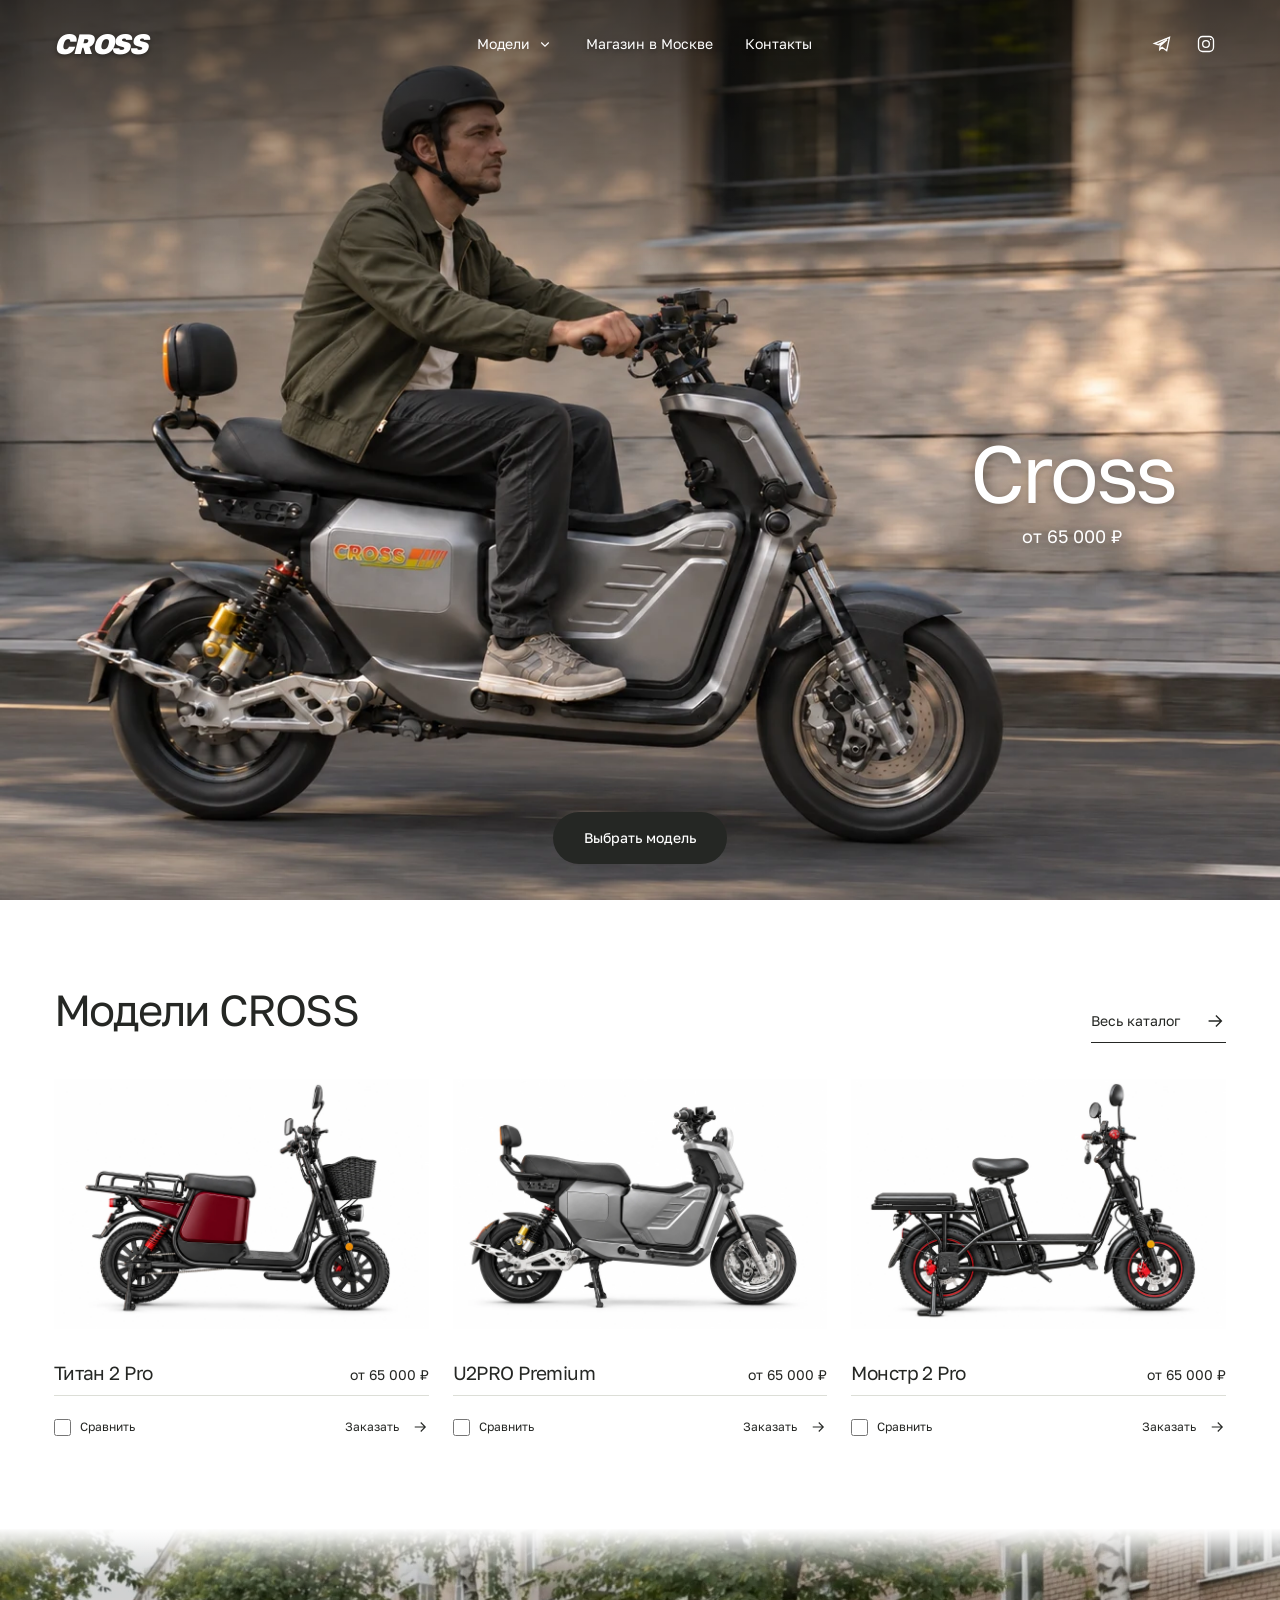
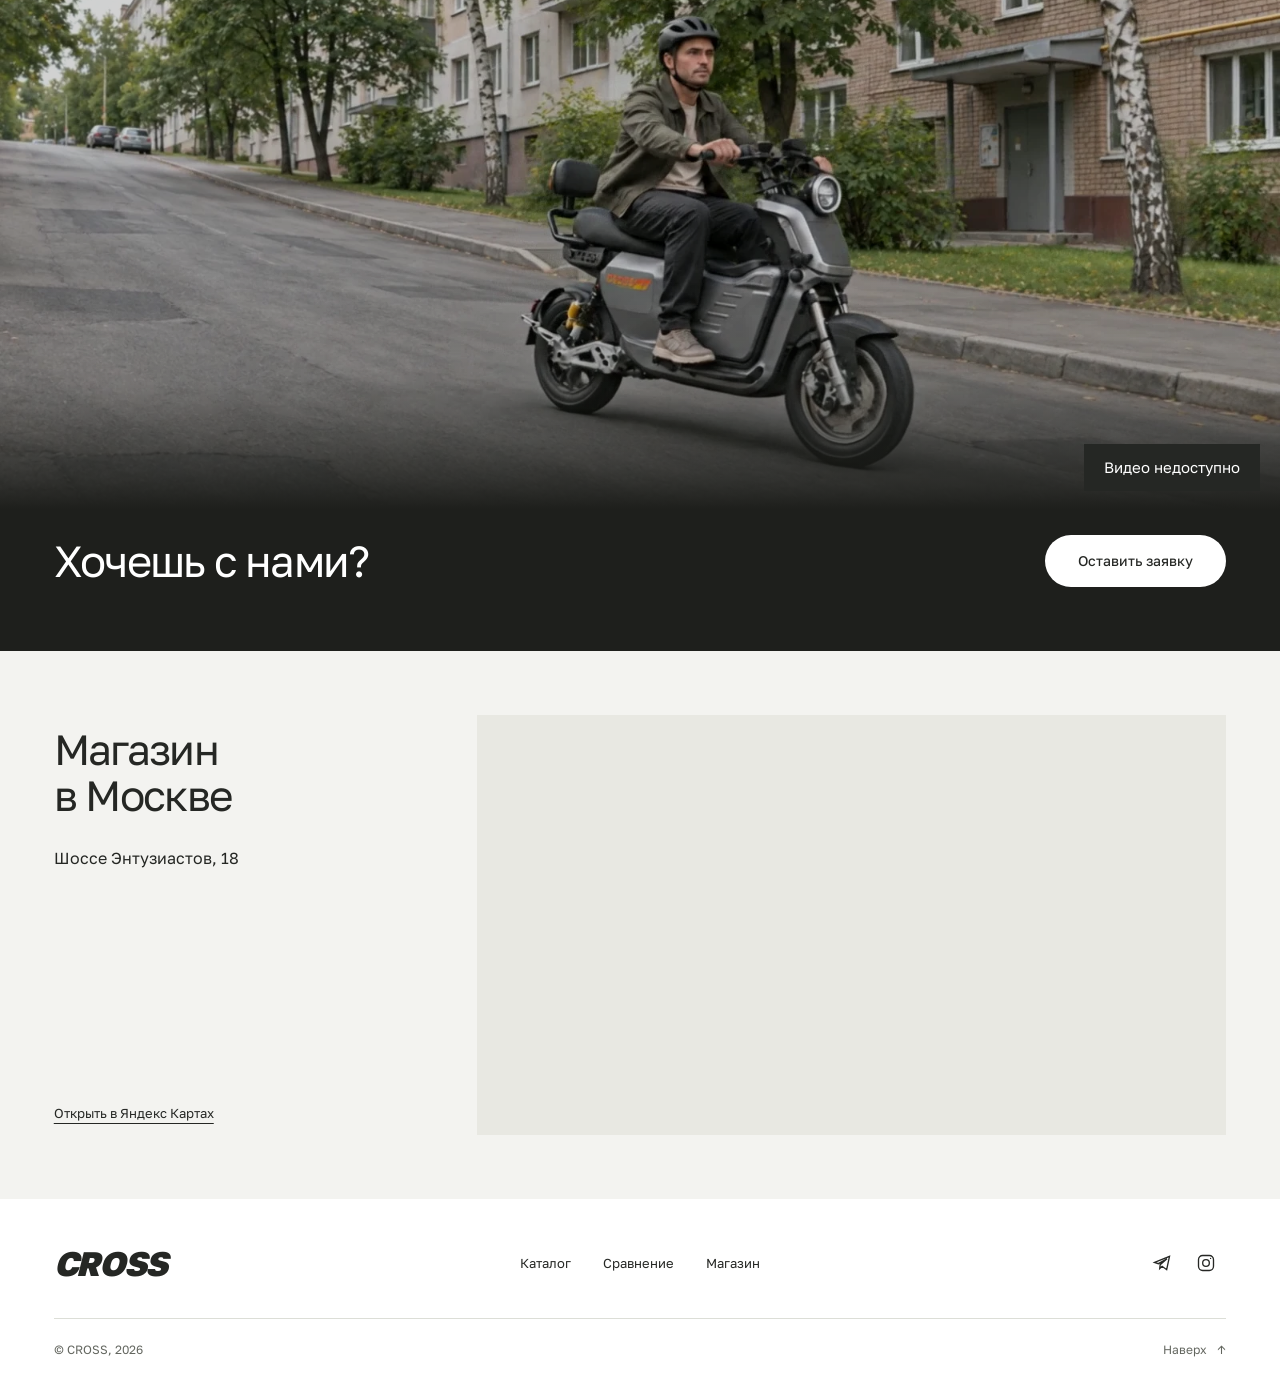
==== public/index.html @ ab286803 "Publish CROSS storefront preview with GitHub Pages" ====
<!doctype html>
<html lang="ru">
<head>
  <meta charset="utf-8">
  <meta name="viewport" content="width=device-width, initial-scale=1">
  <meta name="theme-color" content="#f5f5f2">
  <meta name="description" content="Электровелосипеды CROSS. Выберите модель, сравните комплектации и свяжитесь с магазином в Москве.">
  <title>CROSS | Электровелосипеды в Москве</title>
  <link rel="icon" href="data:,">
  <link rel="preload" href="./assets/GolosText.ttf" as="font" type="font/ttf" crossorigin>
  <link rel="preload" href="./assets/cross-ride.webp" as="image">
  <link rel="stylesheet" href="./style.css">
  <script type="module" src="./app.js"></script>
</head>
<body data-page="home">
  <a class="skip" href="#main">Перейти к содержимому</a>
  <header class="site-header" data-header></header>
  <main id="main">
    <section class="hero" aria-labelledby="hero-title">
      <img class="hero-image" src="./assets/cross-ride.webp" alt="Человек в оливковой куртке едет на сером электробайке CROSS вдоль городского фасада" width="1672" height="941" fetchpriority="high">
      <div class="hero-copy">
        <h1 id="hero-title">Cross<span class="sr-only">, электровелосипеды</span></h1>
        <p class="hero-price">от 65 000 ₽</p>
      </div>
      <div class="hero-action"><a class="button button-dark" href="./catalog/">Выбрать модель</a></div>
    </section>
    <section class="home-models section-wrap" aria-labelledby="models-title">
      <div class="section-heading"><h2 id="models-title">Модели CROSS</h2><a class="text-link" href="./catalog/">Весь каталог <svg viewBox="0 0 24 24" aria-hidden="true"><path d="M5 12h14m-6-6 6 6-6 6"/></svg></a></div>
      <div class="product-grid" data-home-products></div>
    </section>
    <figure class="ride-film" aria-label="Поездка на CROSS по Москве">
      <video data-ride-video data-src="./assets/cross-moscow-ride.mp4" poster="./assets/cross-moscow-ride-poster.webp" width="1600" height="900" muted loop playsinline preload="none" controls aria-label="Видео поездки на электробайке CROSS"></video>
      <button class="film-toggle" data-film-toggle type="button" hidden aria-label="Воспроизвести видео"><svg viewBox="0 0 24 24" aria-hidden="true"><path d="m9 5 11 7-11 7Z"/></svg></button>
      <noscript><a class="film-fallback" href="./assets/cross-moscow-ride.mp4">Смотреть видео</a></noscript>
    </figure>
    <section class="ride-invite" aria-labelledby="ride-invite-title">
      <h2 id="ride-invite-title">Хочешь с нами?</h2>
      <a class="button button-white" href="./catalog/">Оставить заявку</a>
    </section>
    <section class="store-location section-wrap" id="store" aria-labelledby="store-title">
      <div class="location-copy">
        <h2 id="store-title">Магазин <br>в Москве</h2>
        <address>Шоссе Энтузиастов, 18</address>
        <a class="quiet-link" href="https://yandex.ru/maps/?text=Москва%2C%20шоссе%20Энтузиастов%2C%2018" target="_blank" rel="noopener noreferrer">Открыть в Яндекс Картах</a>
      </div>
      <iframe class="location-map" title="Яндекс Карта: Москва, шоссе Энтузиастов, 18" src="https://yandex.ru/map-widget/v1/?ll=37.714213%2C55.749927&amp;pt=37.714213%2C55.749927%2Cpm2rdm&amp;z=16&amp;scroll=false" width="960" height="440" loading="lazy" allowfullscreen></iframe>
    </section>
  </main>
  <footer class="site-footer" data-footer></footer>
  <div data-compare-tray></div>
  <p class="sr-only" data-announcement role="status"></p>
  <noscript><p class="no-script">Для выбора моделей включите JavaScript.</p></noscript>
</body>
</html>
---- public/style.css ----
@font-face {
  font-family: Golos;
  src: url('./assets/GolosText.ttf') format('truetype');
  font-weight: 100 900;
  font-display: swap;
}

:root {
  --ink: #252724;
  --muted: #63665f;
  --paper: #ffffff;
  --stone: #f3f3f0;
  --line: #dcded7;
  --olive: #475640;
  --film-ground: #1e1f1c;
  --inset: clamp(22px, 4.2vw, 80px);
  --header-height: 88px;
  --ease: cubic-bezier(.16, 1, .3, 1);
}

* { box-sizing: border-box; }
html { scroll-behavior: smooth; scroll-padding-top: 112px; scrollbar-color: #888c83 var(--stone); }
body { margin: 0; color: var(--ink); background: var(--paper); font: 15px/1.55 Golos, sans-serif; }
h1, h2, h3, p, figure { margin: 0; }
h1, h2, h3 { font-weight: 400; text-wrap: balance; }
h1, h2 { line-height: 1.12; letter-spacing: -.04em; }
h1 { font-size: clamp(36px, 4.2vw, 64px); }
h2 { font-size: clamp(32px, 3.4vw, 50px); }
h3 { line-height: 1.35; }
a { color: inherit; text-decoration: none; text-underline-offset: 5px; }
button, input, select { font: inherit; color: inherit; }
button { cursor: pointer; }
button, a, label, summary { -webkit-tap-highlight-color: transparent; }
button { border-radius: 0; }
img { display: block; width: 100%; height: auto; }
svg { width: 22px; height: 22px; stroke: currentColor; stroke-width: 1.5; fill: none; flex: none; }
[hidden] { display: none !important; }
::selection { color: #fff; background: var(--olive); }
:focus-visible { outline: 3px solid var(--olive); outline-offset: 5px; }
input { accent-color: var(--olive); caret-color: var(--olive); }
.sr-only, .skip:not(:focus) { position: absolute; width: 1px; height: 1px; overflow: hidden; clip-path: inset(50%); white-space: nowrap; }
.skip:focus { position: fixed; top: 12px; left: 12px; z-index: 100; background: white; padding: 16px; }
.section-wrap { padding-inline: var(--inset); max-width: 1800px; margin-inline: auto; }
.button { min-height: 52px; display: inline-flex; justify-content: center; align-items: center; gap: 20px; padding: 14px 28px; border: 1px solid transparent; border-radius: 999px; font-size: 14px; font-weight: 450; transition: color .2s, background .2s, border-color .2s; text-align: center; }
.button-dark { background: var(--ink); color: white; }
.button-dark:hover { background: var(--olive); }
.button-white { color: var(--ink); background: white; }
.button-white:hover { background: #eceee7; }
.button:disabled { cursor: default; background: #e6e8e2; color: #656b60; }
.text-link { min-height: 44px; display: inline-flex; align-items: center; justify-content: space-between; gap: 24px; font-size: 14px; border-bottom: 1px solid currentColor; }
.text-link:hover, .quiet-link:hover, .card-more:hover { color: var(--olive); }
.quiet-link { border: 0; background: transparent; text-decoration: underline; text-underline-offset: 5px; display: inline-flex; align-items: center; min-height: 44px; padding: 0; font-size: 13px; }
.icon-button { display: inline-flex; align-items: center; justify-content: center; width: 44px; height: 44px; flex: none; padding: 10px; border: 0; border-radius: 50%; background: transparent; }
.icon-button:hover { background: #00000008; }
.source-note { color: var(--muted); font-size: 12px; line-height: 1.6; margin-top: 24px; max-width: 80ch; }
.no-script { margin: 100px 24px 24px; padding: 24px; background: var(--stone); }

.site-header { position: fixed; top: 0; left: 0; right: 0; z-index: 20; color: white; transition: background .3s, color .3s, box-shadow .3s; }
.site-header.is-solid, .site-header.menu-open { background: white; color: var(--ink); box-shadow: 0 1px 0 #2527240c; }
.site-header:not(.is-solid):not(.menu-open) .wordmark,
.site-header:not(.is-solid):not(.menu-open) .desktop-nav { text-shadow: 0 2px 5px #00000066; }
.site-header:not(.is-solid):not(.menu-open) .contact-button { box-shadow: 0 4px 16px #00000033, 0 1px 3px #0000001a; }
.header-inner { height: var(--header-height); padding-inline: var(--inset); display: flex; align-items: center; justify-content: space-between; gap: 24px; }
.wordmark { display: inline-flex; align-items: center; min-height: 44px; font-size: 28px; font-weight: 800; letter-spacing: -.04em; font-style: italic; }
.desktop-nav { display: flex; align-items: center; gap: 32px; }
.desktop-nav a, .desktop-nav button { display: flex; align-items: center; min-height: 44px; font-size: 14px; }
.desktop-nav a:hover { text-decoration: underline; }
.nav-models { border: 0; background: transparent; padding: 0; gap: 6px; }
.nav-models svg { width: 18px; transition: transform .25s; }
.nav-models[aria-expanded=true] svg { transform: rotate(180deg); }
.header-actions { display: flex; align-items: center; gap: 16px; }
.contact-button { min-height: 44px; display: flex; align-items: center; padding: 9px 22px; color: var(--ink); background: white; border-radius: 999px; border: 1px solid #ffffff80; font-size: 13px; transition: background .25s, color .25s; }
.is-solid .contact-button, .menu-open .contact-button { border-color: var(--line); }
.contact-button:hover { background: var(--stone); }
.mobile-toggle { display: none; }
.models-menu { display: grid; grid-template-columns: 1fr 3fr; gap: 40px; background: white; color: var(--ink); padding: 30px var(--inset) 40px; box-shadow: 0 20px 30px #00000012; animation: menu-in .35s var(--ease); }
.menu-intro>a:first-child { display: flex; align-items: center; justify-content: space-between; gap: 20px; min-height: 44px; max-width: 240px; font-size: 22px; letter-spacing: -.03em; }
.menu-intro p { color: var(--muted); font-size: 12px; margin-top: 12px; }
.menu-products { display: grid; grid-template-columns: repeat(3, minmax(0, 1fr)); gap: 24px; }
.menu-product img { aspect-ratio: 3/2; object-fit: cover; }
.menu-product>span { display: block; margin-top: 12px; font-size: 14px; }
.menu-product>small { font-size: 12px; color: var(--muted); display: block; margin-top: 4px; }
.menu-product:hover>span { text-decoration: underline; }
.menu-store-link { display: none; }
@keyframes menu-in { from { opacity: .65; transform: translateY(-8px); } to { opacity: 1; transform: translateY(0); } }

.hero { position: relative; height: 100svh; isolation: isolate; color: var(--ink); background: #55534d; }
.hero-image { position: absolute; inset: 0; width: 100%; height: 100%; object-fit: cover; object-position: 48% center; z-index: -2; }
.hero::after { content: ''; position: absolute; inset: 0; z-index: -1; background: linear-gradient(180deg, #00000099 0%, #00000070 10%, transparent 30%); }
.hero-copy { position: absolute; top: 48%; right: var(--inset); width: clamp(240px, 24vw, 350px); color: #ffffff; text-align: center; text-shadow: 0 2px 8px #00000040; }
.hero-copy h1 { font-size: clamp(76px, 9svh, 108px); font-weight: 400; line-height: 1; letter-spacing: -.04em; }
.hero-price { margin-top: 12px; font-size: clamp(18px, 1.8svh, 22px); line-height: 1.25; font-variant-numeric: tabular-nums; }
.hero-action { position: absolute; bottom: 36px; left: 22px; right: 22px; display: flex; justify-content: center; }
.hero-action .button { min-height: 52px; padding-inline: 30px; }
.hero :focus-visible, .site-header:not(.is-solid):not(.menu-open) :focus-visible { outline-color: white; }
.home-models { padding-top: 86px; padding-bottom: 80px; }
.section-heading { display: flex; align-items: baseline; justify-content: space-between; gap: 24px; margin-bottom: 36px; }
.section-heading .text-link { flex: none; }
.product-grid { display: grid; grid-template-columns: repeat(3, minmax(0, 1fr)); column-gap: 24px; row-gap: 56px; }
.product-card { min-width: 0; }
.card-photo { display: block; position: relative; background: var(--paper); }
.card-photo>img { aspect-ratio: 3/2; object-fit: cover; }
.photo-link { position: absolute; bottom: 16px; right: 16px; height: 40px; width: 40px; display: grid; place-items: center; color: var(--ink); background: white; border-radius: 50%; opacity: 0; transform: translateX(-5px); transition: opacity .2s, transform .3s var(--ease); }
.card-photo:hover .photo-link, .card-photo:focus-visible .photo-link { opacity: 1; transform: translateX(0); }
.card-title { display: flex; flex-wrap: wrap; align-items: baseline; justify-content: space-between; column-gap: 14px; row-gap: 8px; margin-top: 22px; }
.card-title h3 { font-size: 19px; letter-spacing: -.03em; }
.card-title h3 a { display: inline-flex; align-items: center; min-height: 44px; }
.card-title p { font-size: 14px; font-variant-numeric: tabular-nums; }
.card-price-note { color: var(--muted); font-size: 12px; margin-top: 6px; }
.card-features { list-style: none; display: flex; flex-wrap: wrap; gap: 6px 18px; color: var(--muted); font-size: 13px; padding: 0; margin: 22px 0 16px; }
.card-actions { display: flex; align-items: center; justify-content: space-between; gap: 12px; border-top: 1px solid var(--line); padding-top: 9px; }
.compare-control { display: inline-flex; align-items: center; min-height: 44px; gap: 9px; cursor: pointer; font-size: 12px; }
.compare-control input { width: 17px; height: 17px; margin: 0; flex: none; }
.card-more { min-height: 44px; display: inline-flex; align-items: center; gap: 12px; font-size: 12px; }
.card-more svg { width: 18px; }
.store { display: grid; grid-template-columns: 1.35fr 1fr; gap: 70px; padding-block: 40px 90px; background: var(--film-ground); color: #fff; max-width: none; }
.ride-film { position: relative; background: var(--film-ground); isolation: isolate; }
.ride-film video { display: block; width: 100%; height: auto; aspect-ratio: 2.2/1; object-fit: cover; object-position: center 52%; filter: brightness(.82) saturate(.9); }
.ride-film::before { content: ''; position: absolute; z-index: 1; top: -1px; left: 0; right: 0; height: clamp(32px, 5vw, 96px); pointer-events: none; background: linear-gradient(180deg, #fff 0%, #ffffffd9 16%, #ffffff66 48%, #ffffff14 76%, #ffffff00 100%); }
.ride-film::after { content: ''; position: absolute; inset: 0 0 -1px; pointer-events: none; background: linear-gradient(180deg, transparent 58%, #1e1f1c26 78%, var(--film-ground) 99.5%); }
.film-toggle { position: absolute; z-index: 1; right: clamp(16px, 2.5vw, 40px); bottom: clamp(16px, 2.5vw, 40px); display: grid; place-items: center; width: 48px; height: 48px; padding: 12px; border: 1px solid #ffffff55; border-radius: 50%; background: #252724; color: white; }
.film-toggle:hover { background: var(--olive); }
.film-toggle:focus-visible { outline-color: white; outline-offset: 4px; }
.ride-invite { display: flex; align-items: center; justify-content: space-between; gap: 28px; padding: 24px var(--inset) 64px; background: var(--film-ground); color: white; }
.ride-invite h2 { font-size: clamp(32px, 3.4vw, 52px); }
.ride-invite .button { flex: none; min-height: 52px; padding-inline: 32px; }
.ride-invite :focus-visible { outline-color: white; outline-offset: 5px; }
@media (max-width: 600px) {
  .ride-invite { align-items: flex-start; flex-direction: column; gap: 24px; padding-block: 20px 40px; }
}
.film-fallback { position: absolute; z-index: 1; right: 20px; bottom: 20px; padding: 12px 20px; color: white; background: var(--ink); }
.store h2 { font-size: clamp(38px, 4.5vw, 68px); margin-bottom: 30px; }
.store-title .text-link { font-size: 16px; }
.store-contact { display: flex; flex-direction: column; align-items: flex-start; justify-content: center; }
.store-contact p { color: #c5c8c0; margin-bottom: 28px; font-size: 16px; }
.store .text-link:hover, .store .quiet-link:hover { color: #d4dccd; }
.store :focus-visible { outline-color: #fff; }
.store-contact .quiet-link { margin-top: 14px; }
.home-compare-heading { display: flex; align-items: baseline; justify-content: space-between; gap: 30px; padding: 42px var(--inset) 64px; background: var(--film-ground); color: white; }
.home-compare-heading .text-link { flex: none; }
.home-compare-heading .text-link:hover { color: #d4dccd; }
.home-compare-heading :focus-visible { outline-color: white; }
.quick-compare-wrap { padding-block: 58px 82px; }
.quick-compare { width: 100%; border-collapse: collapse; table-layout: fixed; }
.quick-compare th, .quick-compare td { font-weight: 400; text-align: left; vertical-align: top; padding: 22px 24px; overflow-wrap: anywhere; }
.quick-compare tr>:first-child { width: 18%; padding-left: 0; color: var(--muted); }
.quick-compare thead th { padding-top: 0; padding-bottom: 30px; }
.quick-compare thead img { aspect-ratio: 3/2; object-fit: contain; margin-bottom: 20px; }
.quick-compare select { display: block; width: 100%; min-height: 48px; padding: 10px 22px 10px 0; border: 0; border-bottom: 1px solid #858a7f; border-radius: 0; background: white; font-size: 18px; letter-spacing: -.025em; cursor: pointer; text-overflow: ellipsis; }
.quick-compare tbody tr { border-top: 1px solid var(--line); }
.quick-compare tbody td { font-size: 16px; }
.quick-compare .unknown-spec, .quick-compare .spec-detail { color: var(--muted); font-size: 13px; }
.quick-compare tfoot td { padding-top: 30px; padding-bottom: 0; }
.quick-compare tfoot .button { min-width: 140px; }
.store-location { display: grid; grid-template-columns: minmax(240px, 1fr) minmax(0, 2fr); gap: 48px; max-width: none; padding-block: 64px; background: var(--stone); }
.location-copy { display: flex; flex-direction: column; align-items: flex-start; padding-block: 12px; }
.location-copy h2 { font-size: clamp(32px, 3.3vw, 52px); line-height: 1.08; }
.location-copy address { font-style: normal; font-size: 16px; margin-top: 28px; }
.location-copy .quiet-link { margin-top: auto; padding-top: 32px; font-size: 13px; }
.location-map { display: block; width: 100%; height: 420px; border: 0; background: #e8e8e2; }
.social-icons, .footer-main .social-icons { display: flex; flex-direction: row; gap: 4px; }
.social-icon { display: inline-flex; align-items: center; justify-content: center; width: 40px; height: 44px; }
.social-icon svg { width: 20px; height: 20px; stroke-width: 1.6; }
@media (min-width: 761px) and (max-width: 1100px) {
  .quick-compare th, .quick-compare td { padding-inline: 14px; }
  .quick-compare select { font-size: 15px; }
  .quick-compare tfoot .button { min-width: 0; }
}
@media (max-width: 760px) {
  .home-compare-heading { display: block; padding-block: 28px 36px; }
  .home-compare-heading .text-link { margin-top: 20px; }
  .quick-compare-wrap { padding-block: 32px 48px; }
  .quick-compare, .quick-compare thead, .quick-compare tbody, .quick-compare tfoot { display: block; }
  .quick-compare tr { display: grid; grid-template-columns: repeat(2, minmax(0, 1fr)); column-gap: 16px; }
  .quick-compare tr>:nth-child(4) { display: none; }
  .quick-compare thead tr>:first-child, .quick-compare tfoot tr>:first-child { display: none; }
  .quick-compare th, .quick-compare td { padding: 0 0 18px; }
  .quick-compare tr>:first-child { width: auto; }
  .quick-compare tbody th { grid-column: 1/-1; padding: 14px 0 8px; font-size: 12px; }
  .quick-compare tbody td { font-size: 14px; }
  .quick-compare thead th { padding-bottom: 24px; }
  .quick-compare thead img { margin-bottom: 10px; }
  .quick-compare select { font-size: 12px; padding-right: 12px; }
  .quick-compare .unknown-spec, .quick-compare .spec-detail { font-size: 12px; }
  .quick-compare tfoot td { padding-top: 12px; }
  .quick-compare tfoot .button { min-width: 0; width: 100%; min-height: 46px; padding: 12px; font-size: 13px; }
  .store-location { grid-template-columns: 1fr; gap: 24px; padding-block: 36px; }
  .location-copy { padding: 0; }
  .location-copy h2 br { display: none; }
  .location-copy address { margin-top: 20px; font-size: 15px; }
  .location-copy .quiet-link { margin-top: 8px; padding-top: 0; }
  .location-map { height: 320px; }
}
.site-footer { padding: 38px var(--inset) 16px; }
.footer-main { display: grid; grid-template-columns: 1fr auto 1fr; gap: 32px; align-items: center; font-size: 13px; }
.footer-main .wordmark { justify-self: start; font-size: 34px; }
.footer-nav { display: flex; align-items: center; gap: 32px; }
.footer-main .social-icons { justify-self: end; }
.footer-main a:not(.wordmark) { display: inline-flex; align-items: center; min-height: 44px; }
.footer-main a:hover { text-decoration: underline; }
.footer-bottom { display: flex; justify-content: space-between; align-items: center; gap: 20px; margin-top: 28px; padding-top: 10px; border-top: 1px solid var(--line); color: var(--muted); font-size: 12px; }
.footer-bottom a { display: flex; align-items: center; gap: 10px; min-height: 44px; }

.catalog-page { padding-top: calc(var(--header-height) + 70px); padding-bottom: 40px; min-height: 75svh; }
.catalog-heading { margin-bottom: 52px; }
.catalog-heading>p { font-size: 15px; color: var(--muted); margin-top: 18px; }
.catalog-toolbar { display: flex; justify-content: space-between; gap: 24px; border-bottom: 1px solid var(--line); }
.category-tabs { display: flex; gap: 30px; }
.category-tabs button { border: 0; background: transparent; padding: 16px 0; min-height: 58px; font-size: 14px; position: relative; color: var(--muted); }
.category-tabs button[aria-pressed=true] { color: var(--ink); }
.category-tabs button[aria-pressed=true]::after { content: ''; height: 2px; position: absolute; bottom: -1px; left: 0; right: 0; background: var(--ink); }
.filter-button { display: inline-flex; align-items: center; gap: 10px; border: 0; background: transparent; min-height: 58px; padding: 0 0 0 12px; font-size: 14px; }
.filter-button svg { width: 20px; }
.catalog-controls { display: flex; justify-content: space-between; align-items: center; gap: 24px; padding-block: 26px; }
.search-field { display: flex; align-items: center; gap: 12px; border-bottom: 1px solid var(--line); padding-block: 8px; }
.search-field input { border: 0; background: transparent; min-width: 0; width: 200px; height: 32px; font-size: 13px; }
.search-field input::placeholder { color: var(--muted); }
.search-field svg { color: var(--muted); width: 18px; }
.result-count { margin-left: auto; color: var(--muted); font-size: 13px; }
.sort-field select { max-width: 220px; background: transparent; border: 0; min-height: 44px; padding: 8px 24px 8px 8px; cursor: pointer; font-size: 13px; }
.active-filters:empty { display: none; }
.active-filters { padding-bottom: 24px; }
.active-filter { display: inline-flex; align-items: center; gap: 20px; min-height: 44px; background: var(--stone); border: 0; border-radius: 6px; padding: 8px 16px; font-size: 13px; }
.active-filter svg { width: 16px; }
.catalog-help { border-top: 1px solid var(--line); padding-block: 32px; margin-top: 70px; display: flex; align-items: center; justify-content: space-between; gap: 24px; }
.catalog-help p { font-size: 22px; letter-spacing: -.03em; }
.empty-state { padding: 76px 24px; text-align: center; }
.empty-state h2 { font-size: 30px; }
.empty-state p { color: var(--muted); margin-top: 18px; }
.empty-state .button { margin-top: 28px; }

dialog { color: var(--ink); border: 0; }
dialog::backdrop { background: #161b1666; }
body:has(dialog[open]) { overflow: hidden; }
.filter-dialog { position: fixed; top: 0; bottom: 0; right: 0; left: auto; margin: 0; width: min(460px, 100%); max-width: 100%; height: 100dvh; max-height: none; padding: 0; }
.filter-dialog[open] { animation: panel-in .35s var(--ease); }
@keyframes panel-in { from { transform: translateX(28px); opacity: .7; } to { transform: translateX(0); opacity: 1; } }
.filter-dialog form { display: flex; flex-direction: column; min-height: 100%; padding: 28px 32px; }
.dialog-heading { display: flex; align-items: center; justify-content: space-between; gap: 20px; margin-bottom: 42px; }
.dialog-heading h2 { font-size: 30px; }
.filter-dialog fieldset { border: 0; padding: 0; margin: 0 0 40px; }
.filter-dialog legend { font-size: 16px; margin-bottom: 18px; }
.radio-row { display: flex; gap: 12px; align-items: center; min-height: 46px; font-size: 14px; cursor: pointer; }
.radio-row input { width: 18px; height: 18px; }
.price-inputs { display: grid; grid-template-columns: 1fr 1fr; gap: 16px; }
.price-inputs label { font-size: 12px; color: var(--muted); }
.price-inputs input { display: block; margin-top: 8px; width: 100%; min-width: 0; min-height: 48px; border: 1px solid #aeb3a7; border-radius: 4px; padding: 10px 14px; font-size: 14px; color: var(--ink); }
.field-help { color: var(--muted); font-size: 12px; margin-top: 16px; max-width: 55ch; }
.field-error { color: #ad3329; font-size: 13px; margin-top: 16px; }
.filter-actions { margin-top: auto; display: flex; flex-direction: column; align-items: center; gap: 12px; padding-top: 24px; }
.filter-actions .button { width: 100%; }

.has-compare { padding-bottom: 112px; }
.compare-tray { position: fixed; bottom: 24px; left: var(--inset); right: var(--inset); z-index: 15; background: white; border: 1px solid var(--line); border-radius: 12px; box-shadow: 0 8px 36px #12170f1a; padding: 14px 20px; display: flex; justify-content: space-between; gap: 24px; align-items: center; }
.tray-selection, .tray-models, .tray-actions { display: flex; align-items: center; gap: 18px; }
.tray-title { font-size: 14px; }
.tray-title>span { color: var(--muted); margin-left: 8px; }
.tray-models { gap: 8px; }
.tray-model { display: flex; align-items: center; gap: 6px; border: 0; background: var(--stone); padding: 0 8px 0 0; border-radius: 4px; overflow: hidden; }
.tray-model img { width: 62px; height: 44px; object-fit: cover; }
.tray-model svg { width: 14px; height: 14px; }
.tray-actions .button { min-height: 46px; font-size: 13px; }

.product-page { padding-top: var(--header-height); }
.product-breadcrumb { padding-block: 26px; }
.product-breadcrumb a { min-height: 44px; display: inline-flex; align-items: center; gap: 12px; font-size: 13px; color: var(--muted); }
.product-breadcrumb svg { width: 18px; }
.product-layout { display: grid; grid-template-columns: minmax(0, 1.45fr) minmax(330px, 1fr); gap: clamp(40px, 5vw, 88px); align-items: start; }
.product-gallery { position: sticky; top: 112px; min-width: 0; }
.product-image-button { display: block; width: 100%; padding: 0; border: 0; background: var(--paper); position: relative; cursor: zoom-in; }
.product-image-button>img { width: 100%; aspect-ratio: 1.1; object-fit: contain; }
.zoom-indicator { position: absolute; right: 20px; bottom: 20px; width: 44px; height: 44px; border-radius: 50%; background: #ffffffed; color: var(--ink); display: grid; place-items: center; }
.product-gallery .source-note { font-size: 12px; margin-top: 14px; }
.product-purchase h1 { font-size: clamp(34px, 3.3vw, 52px); line-height: 1.15; }
.product-description { font-size: 15px; line-height: 1.65; margin-top: 22px; max-width: 48ch; color: #4f534c; }
.model-note { font-size: 12px; margin-top: 20px; color: var(--muted); max-width: 50ch; }
.variant-field { margin: 32px 0 0; padding: 0; border: 0; }
.variant-field legend { font-size: 13px; margin-bottom: 14px; }
.variant-option { display: block; position: relative; margin-bottom: 10px; cursor: pointer; }
.variant-option input { position: absolute; opacity: 0; width: 1px; height: 1px; }
.variant-option>span { display: flex; justify-content: space-between; align-items: center; gap: 16px; padding: 18px; border: 1px solid #c7cbc1; border-radius: 6px; font-size: 13px; }
.variant-option input:checked+span { border-color: var(--ink); background: var(--stone); box-shadow: inset 0 0 0 1px var(--ink); }
.variant-option input:focus-visible+span { outline: 3px solid var(--olive); outline-offset: 3px; }
.variant-option small { display: block; color: var(--muted); font-size: 12px; margin-top: 6px; }
.variant-option strong { font-size: 13px; font-weight: 400; white-space: nowrap; font-variant-numeric: tabular-nums; }
.product-price { margin-top: 32px; margin-bottom: 24px; }
.product-price strong { display: block; font-size: 30px; line-height: 1.2; font-weight: 400; letter-spacing: -.03em; font-variant-numeric: tabular-nums; }
.product-price>span { font-size: 12px; color: var(--muted); display: block; margin-top: 8px; }
.order-button { width: 100%; min-height: 56px; }
.order-dialog { width: min(540px, calc(100vw - 32px)); max-width: none; max-height: calc(100dvh - 32px); margin: auto; padding: 48px 40px 40px; border-radius: 8px; background: var(--paper); overflow-y: auto; }
.order-dialog[open] { animation: order-enter .3s var(--ease); }
.order-dialog::backdrop { background: #171a176b; }
.order-close { position: absolute; top: 12px; right: 12px; }
.order-dialog h2 { font-size: 38px; }
.order-summary { display: flex; align-items: center; gap: 18px; padding-block: 26px; margin-bottom: 26px; border-bottom: 1px solid var(--line); }
.order-summary img { width: 132px; height: 94px; object-fit: contain; }
.order-summary h3 { font-size: 17px; }
.order-summary p { color: var(--muted); font-size: 12px; }
.order-summary p:empty { display: none; }
.order-summary strong { display: block; margin-top: 8px; font-weight: 400; font-size: 16px; }
.order-form { display: grid; gap: 22px; }
.order-form label { display: grid; gap: 8px; font-size: 13px; }
.order-form input { width: 100%; min-width: 0; min-height: 52px; border: 1px solid #858a7f; border-radius: 4px; padding: 12px 14px; background: white; color: var(--ink); font-size: 16px; }
.order-form input::placeholder { color: var(--muted); }
.order-form .button { margin-top: 6px; min-height: 54px; }
.order-success { padding-block: 52px 20px; text-align: center; animation: order-enter .5s var(--ease); }
.order-success[hidden] { display: none; }
.order-success h2 { font-size: 48px; line-height: 1.08; }
.order-success p { color: var(--muted); margin: 24px 0 38px; font-size: 16px; }
.order-success .button { width: 100%; min-height: 54px; }
@keyframes order-enter { from { opacity: 0; transform: translateY(10px); } to { opacity: 1; transform: translateY(0); } }
@media (max-width: 600px) {
  .order-dialog { padding: 48px 24px 28px; }
  .order-dialog h2 { font-size: 32px; }
  .order-summary { gap: 12px; }
  .order-summary img { width: 100px; height: 76px; }
  .order-summary h3 { font-size: 15px; }
  .order-success h2 { font-size: 42px; }
}
.order-button svg { width: 19px; }
.order-note { text-align: center; font-size: 12px; color: var(--muted); margin-top: 12px; }
.purchase-compare { margin-top: 12px; margin-bottom: 24px; }
.product-details { border-top: 1px solid var(--line); }
.product-details:last-child { border-bottom: 1px solid var(--line); }
.product-details summary { min-height: 64px; padding-block: 20px; display: flex; align-items: center; justify-content: space-between; gap: 20px; cursor: pointer; list-style: none; font-size: 14px; }
.product-details summary::-webkit-details-marker { display: none; }
.product-details summary>span { position: relative; width: 14px; height: 14px; flex: none; }
.product-details summary>span::before, .product-details summary>span::after { content: ''; position: absolute; top: 6px; left: 0; width: 14px; height: 1px; background: currentColor; }
.product-details summary>span::after { transform: rotate(90deg); transition: transform .2s; }
.product-details[open] summary>span::after { transform: rotate(0); }
.product-details dl { margin: 0 0 24px; font-size: 13px; }
.product-details dl>div { display: flex; justify-content: space-between; align-items: baseline; gap: 24px; padding-block: 10px; }
.product-details dt { color: var(--muted); }
.product-details dd { margin: 0; text-align: right; }
.product-details>p { font-size: 13px; margin-bottom: 22px; color: var(--muted); }
.product-details .text-link { margin-bottom: 24px; font-size: 13px; }
.related-models { padding-top: 94px; padding-bottom: 64px; }
.related-grid { grid-template-columns: repeat(2, minmax(0, 1fr)); }
.related-grid .card-photo>img { max-height: 400px; object-fit: contain; }
.image-dialog { padding: 52px; width: 94vw; max-width: 1600px; max-height: 94dvh; background: var(--paper); }
.image-dialog>img { width: 100%; max-height: 80dvh; object-fit: contain; }
.image-dialog>.icon-button { position: absolute; right: 8px; top: 8px; background: white; }

.compare-page { padding-top: calc(var(--header-height) + 64px); min-height: 70svh; padding-bottom: 50px; }
.comparison-intro { color: var(--muted); font-size: 14px; margin-bottom: 32px; }
.comparison-scroll-hint { display: none; }
.table-scroll { overflow-x: auto; overscroll-behavior-inline: contain; }
.comparison-table { width: 100%; border-collapse: collapse; table-layout: fixed; min-width: 660px; }
.comparison-table th, .comparison-table td { text-align: left; font-weight: 400; vertical-align: top; }
.comparison-table thead td { width: 180px; }
.comparison-product { padding: 0 12px 26px; position: relative; }
.comparison-product>.icon-button { position: absolute; top: 8px; right: 20px; background: white; }
.comparison-product img { aspect-ratio: 3/2; object-fit: cover; }
.comparison-product a>span { display: block; font-size: 20px; line-height: 1.3; margin-top: 18px; }
.comparison-table tbody tr { border-top: 1px solid var(--line); }
.comparison-table tbody th, .comparison-table tbody td { padding: 22px 12px; font-size: 14px; }
.comparison-table tbody th { padding-left: 0; color: var(--muted); }
.comparison-table .button { font-size: 12px; min-height: 44px; }

@view-transition { navigation: auto; }
::view-transition-old(root) { animation: fade-out .18s ease both; }
::view-transition-new(root) { animation: fade-in .3s ease both; }
::view-transition-group(*) { animation-duration: .45s; animation-timing-function: var(--ease); }
@keyframes fade-out { to { opacity: 0; } }
@keyframes fade-in { from { opacity: 0; } }

@media (min-width: 1800px) {
  .hero-image { object-position: 50% 54%; }
}
@media (max-width: 1100px) {
  .hero-copy { top: 49%; width: 230px; }
  .hero-copy h1 { font-size: 64px; }
  .desktop-nav { gap: 20px; }
  .product-grid { gap: 40px 18px; }
  .card-title { display: block; }
  .card-title p { margin-top: 8px; }
  .card-title h3 { font-size: 18px; }
  .card-features { display: block; font-size: 12px; min-height: 38px; }
  .card-features li+li { margin-top: 4px; }
  .models-menu { gap: 24px; }
  .menu-products { gap: 16px; }
  .product-layout { grid-template-columns: minmax(0, 1.2fr) minmax(310px, 1fr); gap: 32px; }
  .product-image-button>img { aspect-ratio: .9; }
  .store { gap: 36px; }
}
@media (max-width: 760px) {
  :root { --header-height: 72px; }
  html { scroll-padding-top: 88px; }
  .header-inner { gap: 16px; }
  .wordmark { font-size: 25px; }
  .desktop-nav { display: none; }
  .header-actions { gap: 10px; }
  .contact-button { min-height: 44px; padding: 8px 16px; font-size: 12px; }
  .mobile-toggle { display: inline-flex; flex-direction: column; gap: 6px; }
  .mobile-toggle span { width: 22px; height: 1px; background: currentColor; transition: transform .2s; }
  .mobile-toggle[aria-expanded=true] span:first-child { transform: translateY(3.5px) rotate(45deg); }
  .mobile-toggle[aria-expanded=true] span:last-child { transform: translateY(-3.5px) rotate(-45deg); }
  .models-menu { display: block; padding: 18px var(--inset) 30px; max-height: calc(100dvh - var(--header-height)); overflow-y: auto; }
  .menu-intro>a:first-child { font-size: 25px; max-width: none; }
  .menu-intro p { display: none; }
  .menu-products { display: flex; flex-direction: column; gap: 20px; margin-top: 24px; }
  .menu-product { display: grid; grid-template-columns: 100px 1fr; column-gap: 18px; align-items: center; }
  .menu-product img { grid-row: span 2; }
  .menu-product>span { margin: 0; align-self: end; font-size: 14px; }
  .menu-product>small { align-self: start; margin-top: 6px; }
  .menu-store-link { display: inline-flex; align-items: center; min-height: 44px; font-size: 13px; margin-top: 14px; margin-right: 18px; }
  .nav-open { overflow: hidden; }
  .hero { height: min(94vw, 560px); min-height: 0; }
  .hero-image { object-position: 35% center; }
  .hero::after { background: linear-gradient(180deg, #00000099, transparent 30%), linear-gradient(270deg, #00000099 0%, #00000099 40%, transparent 68%); }
  .hero-copy { top: 90px; width: 150px; color: white; text-align: right; text-shadow: 0 1px 3px #00000099, 0 2px 12px #00000055; }
  .hero-copy h1 { font-size: 40px; }
  .hero-price { margin-top: 10px; font-size: 16px; }
  .hero-action { bottom: 14px; }
  .hero .button { min-height: 44px; padding: 10px 26px; font-size: 12px; }
  .home-models { padding-top: 50px; padding-bottom: 46px; }
  .section-heading { margin-bottom: 26px; gap: 18px; }
  .section-heading h2 { font-size: 30px; }
  .section-heading .text-link { font-size: 12px; gap: 10px; }
  .section-heading .text-link svg { width: 18px; }
  .product-grid { grid-template-columns: repeat(2, minmax(0, 1fr)); gap: 36px 16px; }
  .home-models .product-grid { grid-template-columns: 1fr; gap: 36px; }
  .card-title { margin-top: 16px; }
  .home-models .card-title, .related-grid .card-title { display: flex; }
  .card-title h3 { font-size: 17px; }
  .card-title p { font-size: 13px; margin-top: 4px; }
  .card-price-note { font-size: 12px; }
  .card-features { margin-top: 16px; margin-bottom: 12px; }
  .home-models .card-features { display: flex; min-height: 0; }
  .home-models .card-features li+li { margin-top: 0; }
  .card-actions { flex-wrap: wrap; gap: 0 12px; }
  .source-note { font-size: 12px; }
  .ride-film video { aspect-ratio: 16/9; object-fit: contain; }
  .ride-film::after { background: linear-gradient(180deg, transparent 65%, #1e1f1c26 82%, var(--film-ground) 100%); }
  .store { grid-template-columns: 1fr; padding-block: 28px 50px; gap: 30px; }
  .store h2 { font-size: 44px; margin-bottom: 22px; }
  .store-title .text-link { font-size: 14px; }
  .store-contact p { font-size: 14px; margin-bottom: 24px; }
  .store-contact .button { min-height: 50px; font-size: 13px; }
  .site-footer { padding-top: 34px; }
  .footer-main { grid-template-columns: 1fr auto; gap: 16px; font-size: 13px; }
  .footer-main .wordmark { font-size: 30px; }
  .footer-main .social-icons { grid-column: 2; grid-row: 1; }
  .footer-nav { grid-column: 1/-1; grid-row: 2; gap: 26px; flex-wrap: wrap; }
  .footer-bottom { flex-wrap: wrap; gap: 12px; margin-top: 30px; font-size: 12px; }
  .footer-bottom a { margin-left: auto; }
  .catalog-page { padding-top: calc(var(--header-height) + 40px); }
  .catalog-heading { margin-bottom: 32px; }
  .catalog-heading h1 { font-size: clamp(27px, 6vw, 42px); }
  .catalog-heading>p { font-size: 13px; margin-top: 14px; }
  .catalog-toolbar { flex-wrap: wrap; gap: 0; }
  .category-tabs { width: 100%; gap: 22px; overflow-x: auto; scrollbar-width: none; }
  .category-tabs button { white-space: nowrap; font-size: 12px; min-height: 52px; }
  .filter-button { min-height: 50px; padding: 0; font-size: 13px; }
  .catalog-controls { flex-wrap: wrap; column-gap: 12px; row-gap: 8px; padding-block: 18px; }
  .search-field { width: 100%; }
  .search-field input { width: 100%; font-size: 13px; }
  .result-count { margin-left: 0; font-size: 12px; }
  .sort-field { margin-left: auto; }
  .sort-field select { font-size: 12px; max-width: 190px; padding-right: 2px; }
  .catalog-help { display: block; margin-top: 40px; }
  .catalog-help p { font-size: 20px; margin-bottom: 14px; }
  .empty-state { padding: 48px 0; }
  .empty-state h2 { font-size: 26px; }
  .empty-state p { font-size: 14px; }
  .filter-dialog form { padding: 22px; }
  .compare-tray { left: 12px; right: 12px; bottom: 12px; padding: 12px; gap: 12px; align-items: flex-start; }
  .tray-selection { display: block; }
  .tray-title { font-size: 12px; display: block; margin-bottom: 8px; }
  .tray-models { gap: 4px; }
  .tray-model { padding-right: 4px; gap: 2px; }
  .tray-model img { width: 34px; height: 44px; object-fit: cover; }
  .tray-model svg { width: 12px; }
  .tray-actions { flex-direction: column-reverse; gap: 0; align-items: flex-end; }
  .tray-actions .button { font-size: 12px; min-height: 44px; padding: 10px 12px; }
  .tray-actions .quiet-link { min-height: 44px; font-size: 12px; }
  .has-compare { padding-bottom: 136px; }
  .product-breadcrumb { padding-block: 12px; }
  .product-layout { grid-template-columns: 1fr; gap: 28px; }
  .product-gallery { position: static; }
  .product-image-button>img { aspect-ratio: 3/2; }
  .zoom-indicator { bottom: 12px; right: 12px; width: 36px; height: 36px; }
  .product-gallery .source-note { font-size: 12px; }
  .product-purchase h1 { font-size: 36px; }
  .product-description { font-size: 14px; margin-top: 18px; }
  .variant-field { margin-top: 26px; }
  .product-price strong { font-size: 30px; }
  .product-details summary { min-height: 60px; }
  .related-models { padding-top: 50px; padding-bottom: 28px; }
  .related-grid { grid-template-columns: 1fr; }
  .image-dialog { width: 100%; max-width: 100%; padding: 52px 0 20px; }
  .compare-page { padding-top: calc(var(--header-height) + 36px); }
  .compare-page .section-heading { display: block; }
  .compare-page h1 { font-size: 32px; margin-bottom: 16px; }
  .comparison-intro { font-size: 13px; }
  .comparison-scroll-hint { display: flex; align-items: center; gap: 20px; font-size: 12px; color: var(--muted); margin-bottom: 20px; }
  .comparison-scroll-hint svg { width: 18px; }
  .comparison-table { min-width: 720px; }
  .comparison-table thead td { width: 108px; }
  .comparison-table tbody th { position: sticky; left: 0; background: white; z-index: 1; }
  .comparison-table tbody th, .comparison-table tbody td { font-size: 12px; }
  .comparison-product a>span { font-size: 16px; }
}
@media (max-width: 420px) {
  [data-page=home] .site-header:not(.is-solid):not(.menu-open) .contact-button { display: none; }
  .section-heading h2 { font-size: 28px; }
  .catalog-page .product-grid { grid-template-columns: 1fr; }
  .catalog-page .card-title { display: flex; }
  .catalog-page .card-features { display: flex; min-height: 0; }
  .catalog-page .card-features li+li { margin-top: 0; }
  .category-tabs { gap: 18px; }
  .header-inner { gap: 10px; }
  .contact-button { padding-inline: 13px; }
  .section-heading .text-link { gap: 8px; }
  .section-heading .text-link svg { display: none; }
  .tray-title>span { margin-left: 3px; }
}
.button, .icon-button, .film-toggle { transition: background-color .25s ease, color .25s ease, border-color .25s ease, transform .25s var(--ease); }
.button:active { transform: scale(.98); }
.card-photo { overflow: hidden; }
.card-photo>img, .menu-product img { transition: transform .65s var(--ease); }
.variant-option>span { transition: background-color .25s ease, border-color .25s ease; }
.order-form input { transition: border-color .2s ease, background-color .2s ease; }
.text-link, .quiet-link, .footer-nav a { transition: color .2s ease; }
@media (hover: hover) and (pointer: fine) {
  .card-photo:hover>img, .menu-product:hover img { transform: scale(1.025); }
}
@supports (transition-behavior: allow-discrete) {
  .models-menu { animation: none; opacity: 1; transform: translateY(0); transition: opacity .25s ease, transform .35s var(--ease), display .35s allow-discrete; }
  .models-menu[hidden] { opacity: 0; transform: translateY(-8px); }
  dialog { opacity: 0; transform: translateY(10px); transition: opacity .22s ease, transform .32s var(--ease), overlay .32s allow-discrete, display .32s allow-discrete; }
  dialog[open] { opacity: 1; transform: translateY(0); }
  .order-dialog[open], .filter-dialog[open] { animation: none; }
  dialog::backdrop { opacity: 0; transition: opacity .3s ease, overlay .32s allow-discrete, display .32s allow-discrete; }
  dialog[open]::backdrop { opacity: 1; }
  @starting-style {
    .models-menu { opacity: 0; transform: translateY(-8px); }
    dialog[open] { opacity: 0; transform: translateY(10px); }
    dialog[open]::backdrop { opacity: 0; }
  }
}
@supports (interpolate-size: allow-keywords) {
  .product-details { interpolate-size: allow-keywords; }
  .product-details::details-content { height: 0; opacity: 0; overflow: clip; transition: height .35s var(--ease), opacity .25s ease, content-visibility .35s allow-discrete; }
  .product-details[open]::details-content { height: auto; opacity: 1; }
}
@media (prefers-reduced-motion: reduce) {
  @view-transition { navigation: none; }
  html { scroll-behavior: auto; }
  *, *::before, *::after { animation: none !important; transition: none !important; }
  ::view-transition-group(*), ::view-transition-old(*), ::view-transition-new(*) { animation: none !important; }
}
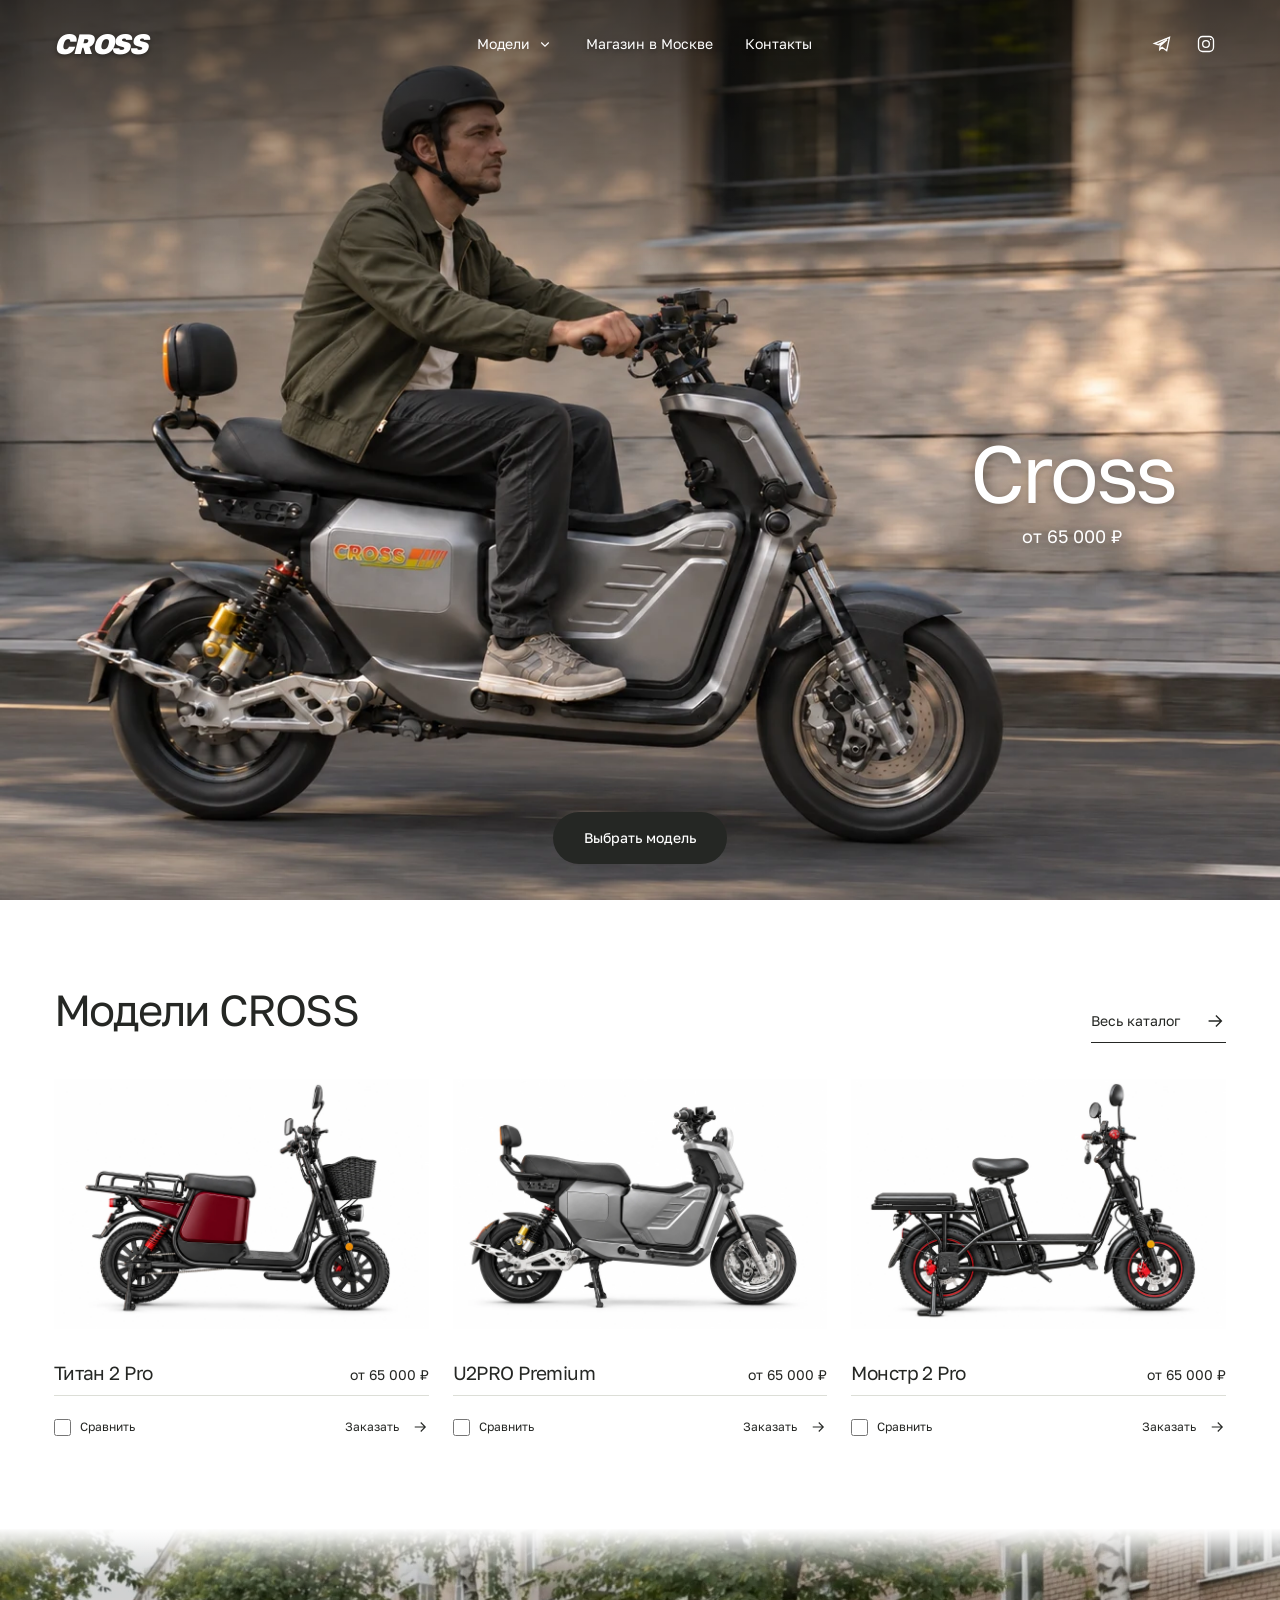
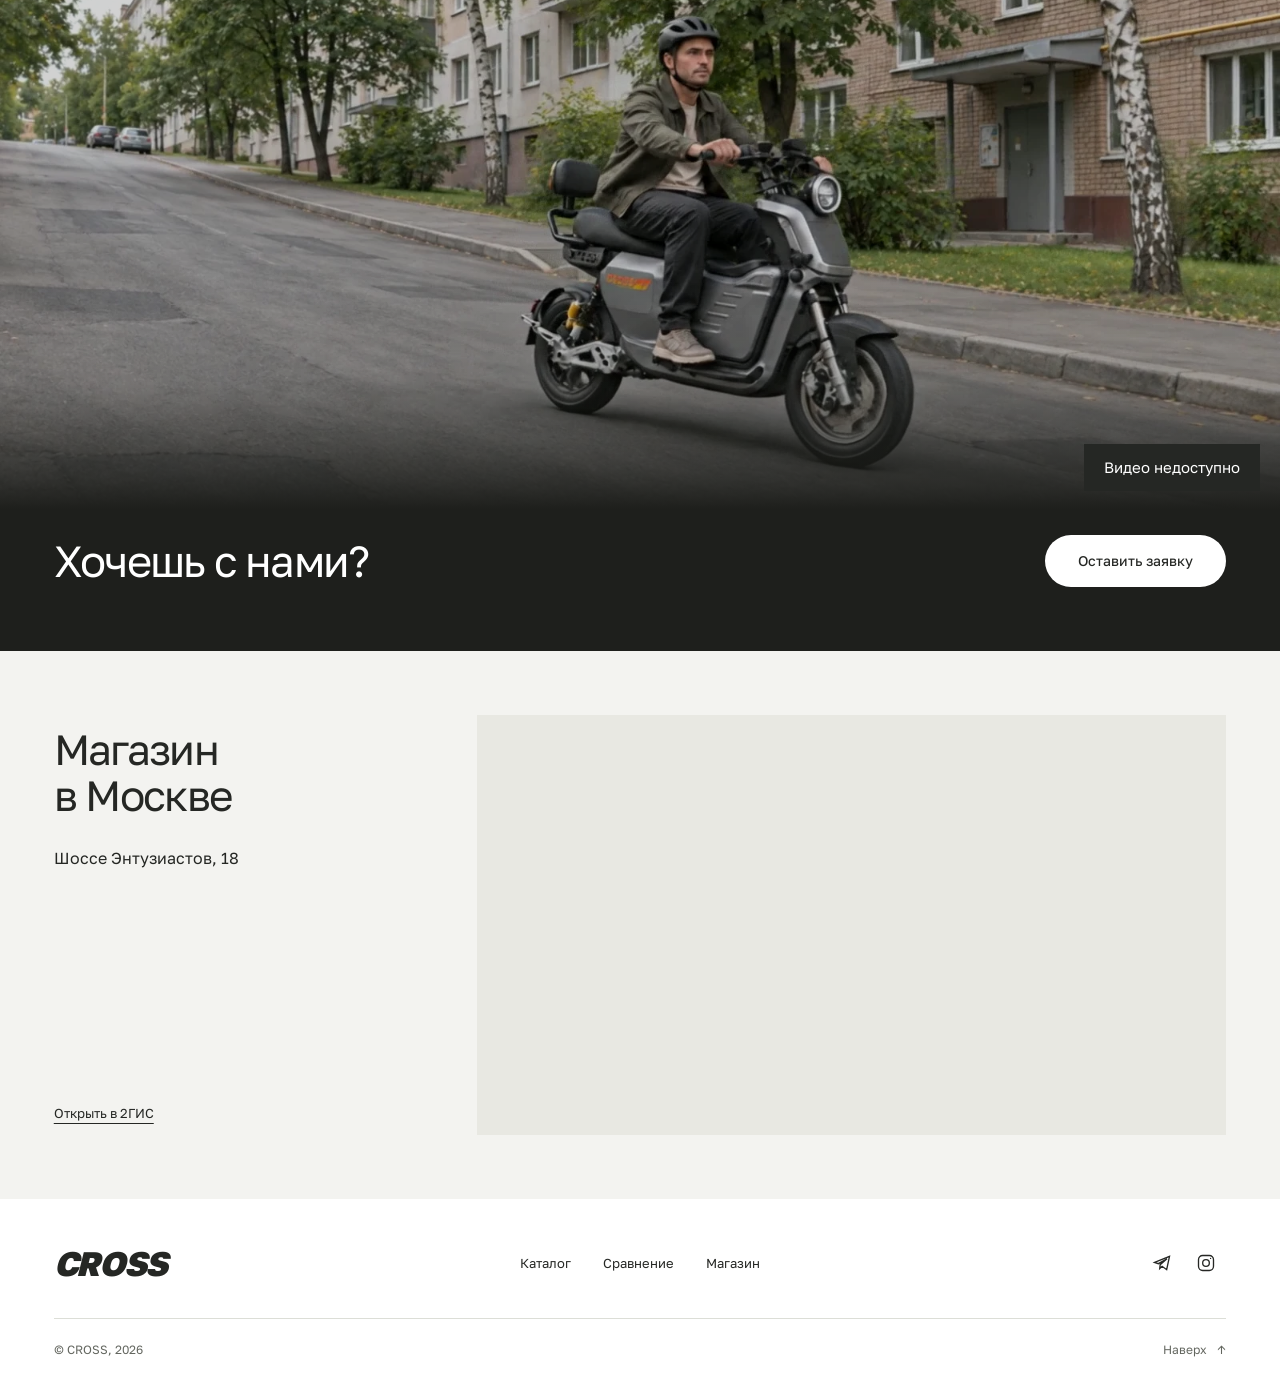
==== commit 1dce5bdd: "Replace Yandex map with 2GIS store widget" ====
--- a/public/index.html
+++ b/public/index.html
@@ -41,9 +41,9 @@
       <div class="location-copy">
         <h2 id="store-title">Магазин <br>в Москве</h2>
         <address>Шоссе Энтузиастов, 18</address>
-        <a class="quiet-link" href="https://yandex.ru/maps/?text=Москва%2C%20шоссе%20Энтузиастов%2C%2018" target="_blank" rel="noopener noreferrer">Открыть в Яндекс Картах</a>
+        <a class="quiet-link" href="https://2gis.ru/moscow/geo/37.714302,55.749896" target="_blank" rel="noopener noreferrer">Открыть в 2ГИС</a>
       </div>
-      <iframe class="location-map" title="Яндекс Карта: Москва, шоссе Энтузиастов, 18" src="https://yandex.ru/map-widget/v1/?ll=37.714213%2C55.749927&amp;pt=37.714213%2C55.749927%2Cpm2rdm&amp;z=16&amp;scroll=false" width="960" height="440" loading="lazy" allowfullscreen></iframe>
+      <iframe class="location-map" title="2ГИС: магазин CROSS, Москва, шоссе Энтузиастов, 18" src="https://makemap.2gis.ru/widget?data=[base64]" width="960" height="440" loading="lazy" sandbox="allow-modals allow-forms allow-scripts allow-same-origin allow-popups allow-top-navigation-by-user-activation"></iframe>
     </section>
   </main>
   <footer class="site-footer" data-footer></footer>
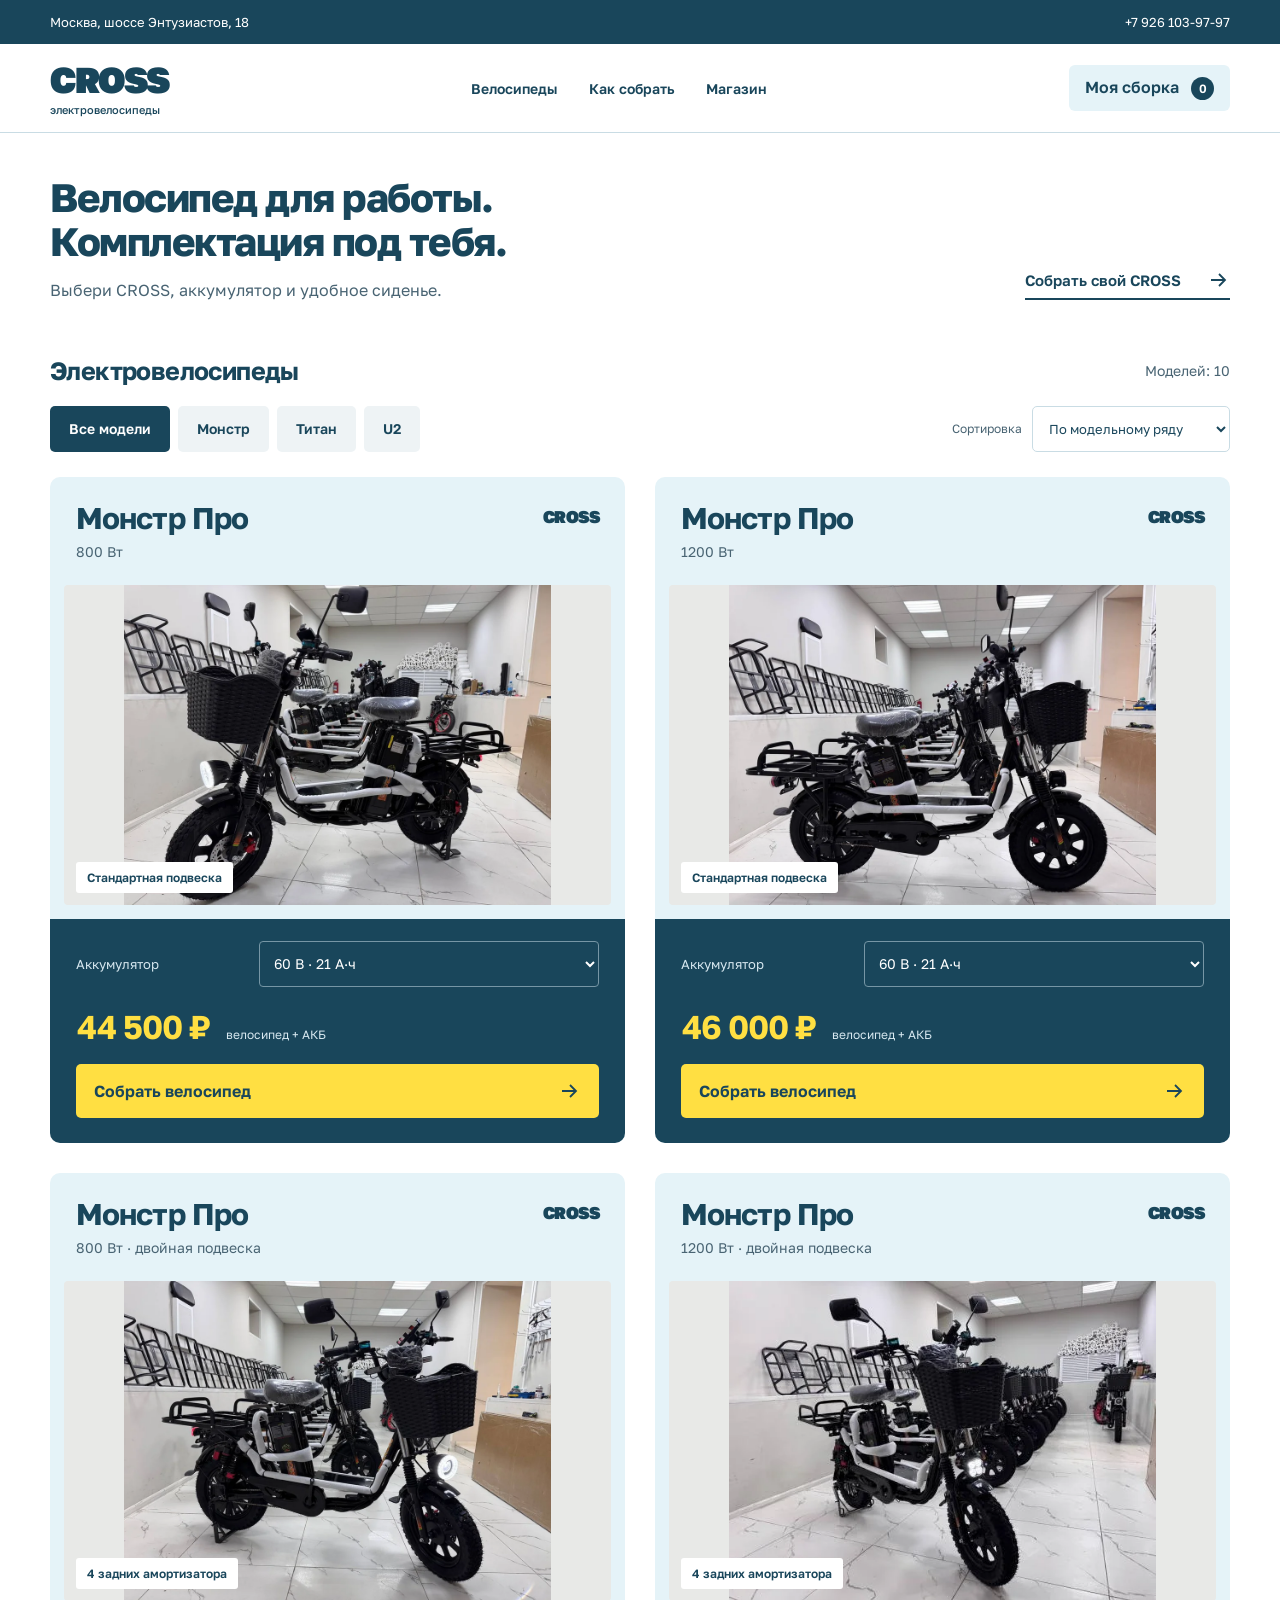
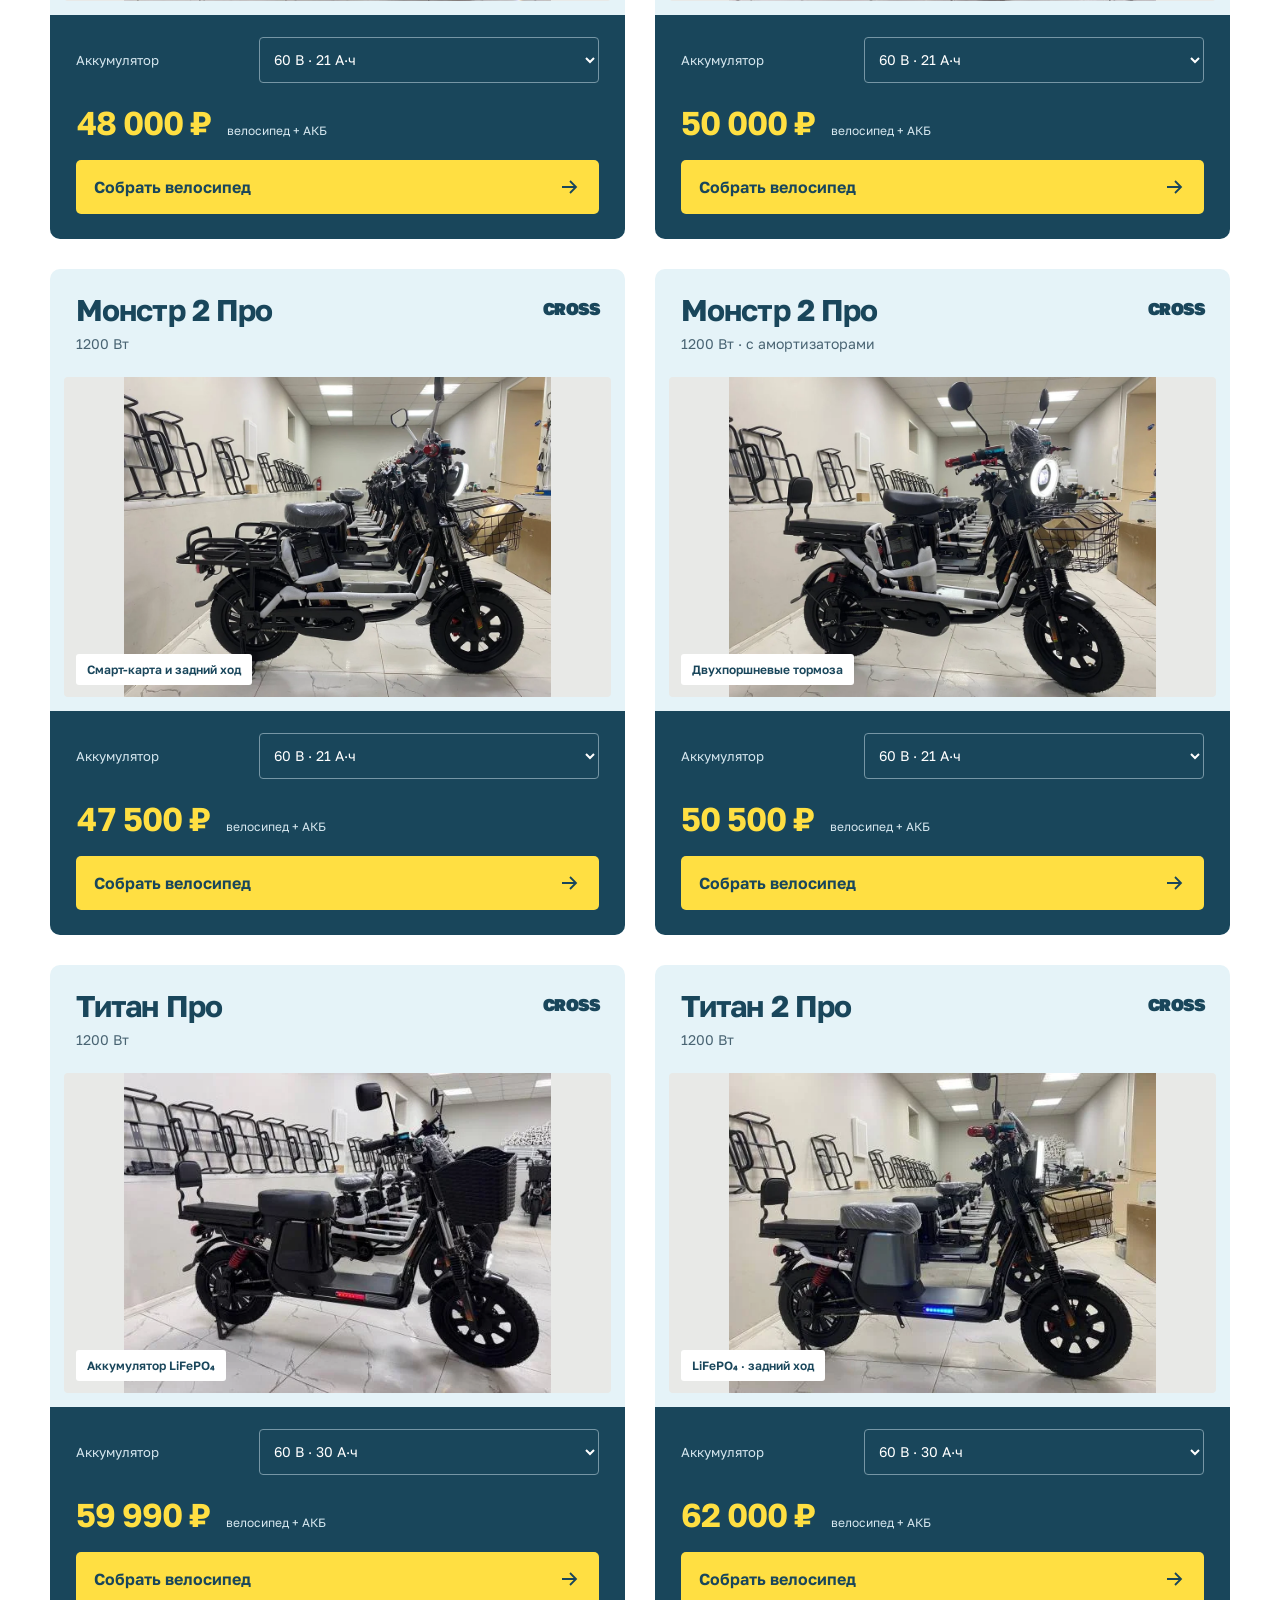
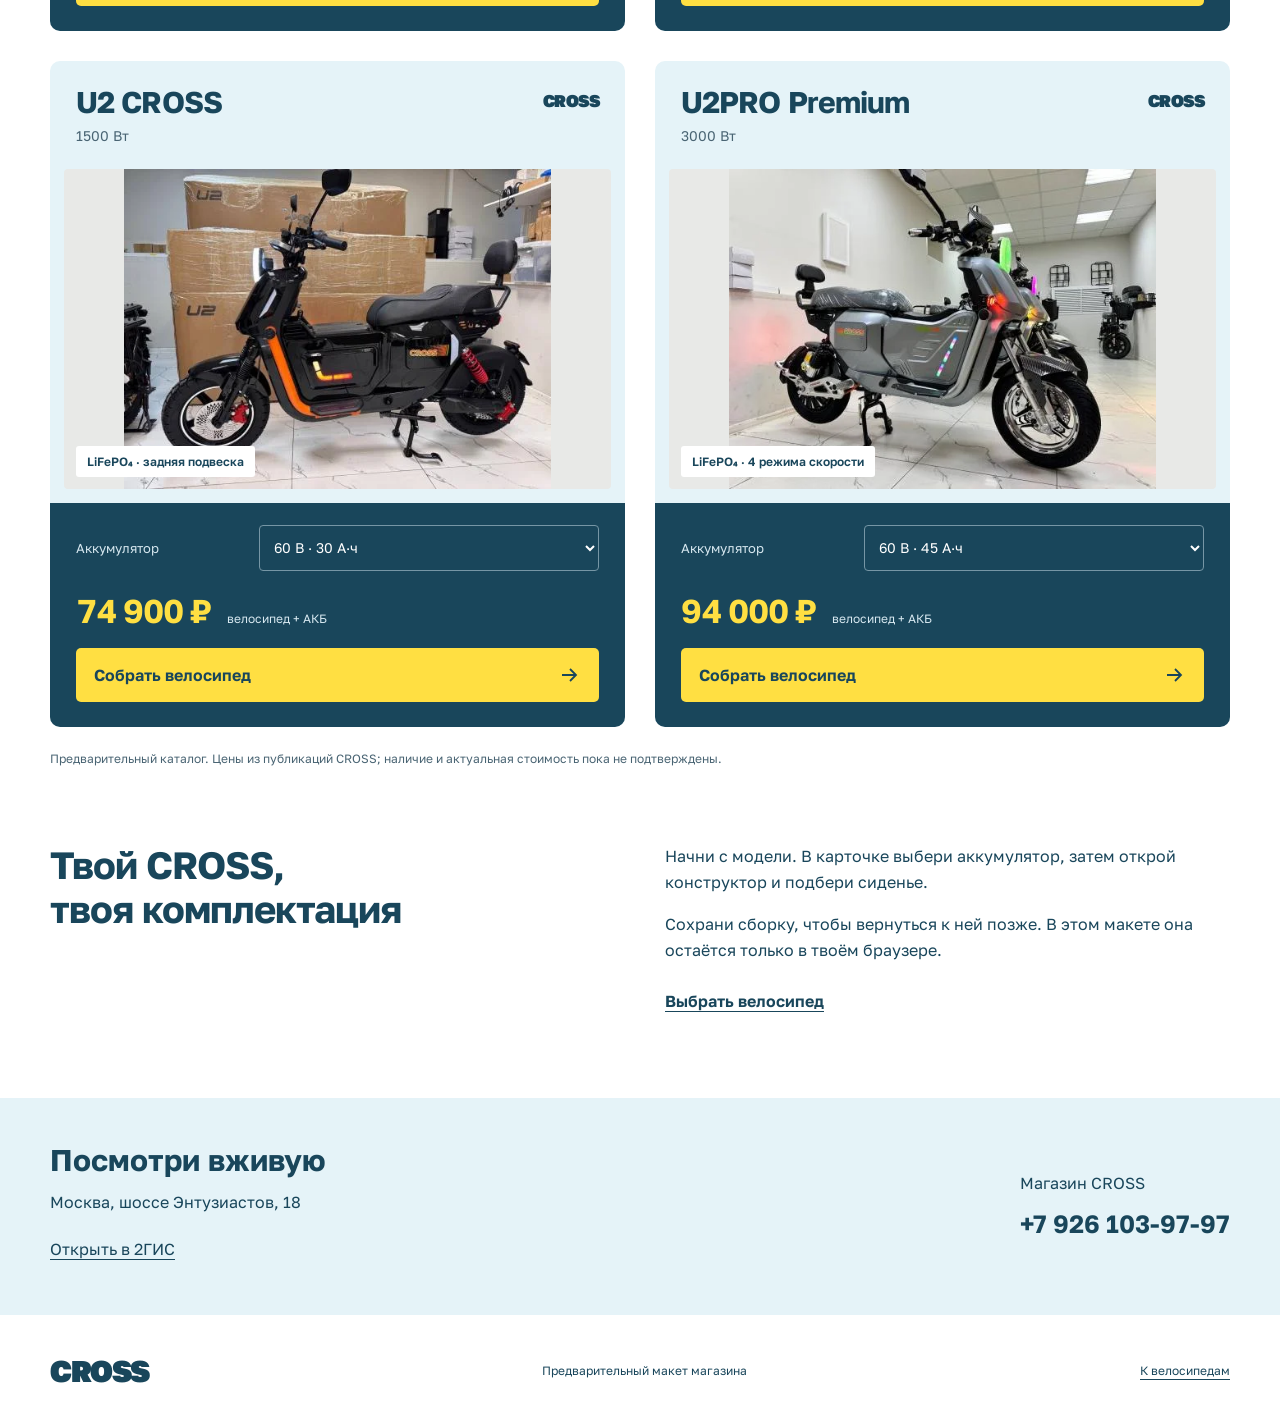
==== commit d2188bfe: "Preview courier storefront with ten bikes and seat battery configurator" ====
--- a/public/index.html
+++ b/public/index.html
@@ -1,54 +1,17 @@
 <!doctype html>
-<html lang="ru">
-<head>
-  <meta charset="utf-8">
-  <meta name="viewport" content="width=device-width, initial-scale=1">
-  <meta name="theme-color" content="#f5f5f2">
-  <meta name="description" content="Электровелосипеды CROSS. Выберите модель, сравните комплектации и свяжитесь с магазином в Москве.">
-  <title>CROSS | Электровелосипеды в Москве</title>
-  <link rel="icon" href="data:,">
-  <link rel="preload" href="./assets/GolosText.ttf" as="font" type="font/ttf" crossorigin>
-  <link rel="preload" href="./assets/cross-ride.webp" as="image">
-  <link rel="stylesheet" href="./style.css">
-  <script type="module" src="./app.js"></script>
-</head>
-<body data-page="home">
-  <a class="skip" href="#main">Перейти к содержимому</a>
-  <header class="site-header" data-header></header>
-  <main id="main">
-    <section class="hero" aria-labelledby="hero-title">
-      <img class="hero-image" src="./assets/cross-ride.webp" alt="Человек в оливковой куртке едет на сером электробайке CROSS вдоль городского фасада" width="1672" height="941" fetchpriority="high">
-      <div class="hero-copy">
-        <h1 id="hero-title">Cross<span class="sr-only">, электровелосипеды</span></h1>
-        <p class="hero-price">от 65 000 ₽</p>
-      </div>
-      <div class="hero-action"><a class="button button-dark" href="./catalog/">Выбрать модель</a></div>
-    </section>
-    <section class="home-models section-wrap" aria-labelledby="models-title">
-      <div class="section-heading"><h2 id="models-title">Модели CROSS</h2><a class="text-link" href="./catalog/">Весь каталог <svg viewBox="0 0 24 24" aria-hidden="true"><path d="M5 12h14m-6-6 6 6-6 6"/></svg></a></div>
-      <div class="product-grid" data-home-products></div>
-    </section>
-    <figure class="ride-film" aria-label="Поездка на CROSS по Москве">
-      <video data-ride-video data-src="./assets/cross-moscow-ride.mp4" poster="./assets/cross-moscow-ride-poster.webp" width="1600" height="900" muted loop playsinline preload="none" controls aria-label="Видео поездки на электробайке CROSS"></video>
-      <button class="film-toggle" data-film-toggle type="button" hidden aria-label="Воспроизвести видео"><svg viewBox="0 0 24 24" aria-hidden="true"><path d="m9 5 11 7-11 7Z"/></svg></button>
-      <noscript><a class="film-fallback" href="./assets/cross-moscow-ride.mp4">Смотреть видео</a></noscript>
-    </figure>
-    <section class="ride-invite" aria-labelledby="ride-invite-title">
-      <h2 id="ride-invite-title">Хочешь с нами?</h2>
-      <a class="button button-white" href="./catalog/">Оставить заявку</a>
-    </section>
-    <section class="store-location section-wrap" id="store" aria-labelledby="store-title">
-      <div class="location-copy">
-        <h2 id="store-title">Магазин <br>в Москве</h2>
-        <address>Шоссе Энтузиастов, 18</address>
-        <a class="quiet-link" href="https://2gis.ru/moscow/geo/37.714302,55.749896" target="_blank" rel="noopener noreferrer">Открыть в 2ГИС</a>
-      </div>
-      <iframe class="location-map" title="2ГИС: магазин CROSS, Москва, шоссе Энтузиастов, 18" src="https://makemap.2gis.ru/widget?data=[base64]" width="960" height="440" loading="lazy" sandbox="allow-modals allow-forms allow-scripts allow-same-origin allow-popups allow-top-navigation-by-user-activation"></iframe>
-    </section>
-  </main>
-  <footer class="site-footer" data-footer></footer>
-  <div data-compare-tray></div>
-  <p class="sr-only" data-announcement role="status"></p>
-  <noscript><p class="no-script">Для выбора моделей включите JavaScript.</p></noscript>
-</body>
-</html>
+<html lang="ru"><head>
+<meta charset="utf-8"><meta name="viewport" content="width=device-width, initial-scale=1"><meta name="theme-color" content="#19465b">
+<title>CROSS | Электровелосипеды для работы</title><meta name="description" content="Выберите электровелосипед CROSS, аккумулятор и сиденье. Магазин в Москве на шоссе Энтузиастов, 18.">
+<link rel="icon" href="data:,"><link rel="preload" href="./assets/GolosText.ttf" as="font" type="font/ttf" crossorigin><link rel="stylesheet" href="./storefront.css"><script type="module" src="./storefront.js"></script>
+</head><body>
+<a class="skip" href="#catalog">Перейти к велосипедам</a>
+<div class="topline"><div class="wrap"><span>Москва, шоссе Энтузиастов, 18</span><a href="tel:+79261039797">+7 926 103-97-97</a></div></div>
+<header class="header"><div class="wrap header-inner"><a class="logo" href="./" aria-label="CROSS, главная">CROSS<span>электровелосипеды</span></a><nav aria-label="Основная навигация"><a href="#catalog">Велосипеды</a><a href="#assembly">Как собрать</a><a href="#store">Магазин</a></nav><button class="saved-button" id="open-saved">Моя сборка <span id="saved-count">0</span></button></div></header>
+<main>
+<section class="intro wrap"><div><h1>Велосипед для работы.<br>Комплектация под тебя.</h1><p>Выбери CROSS, аккумулятор и удобное сиденье.</p></div><a class="intro-link" href="#catalog">Собрать свой CROSS <svg viewBox="0 0 24 24" aria-hidden="true"><path d="M5 12h14m-6-6 6 6-6 6"/></svg></a></section>
+<section class="wrap catalog" id="catalog" aria-labelledby="catalog-title"><div class="catalog-heading"><h2 id="catalog-title">Электровелосипеды</h2><span id="result-count" role="status">10 вариантов</span></div><div class="toolbar"><div class="families" aria-label="Семейство велосипеда"><button data-family="all" aria-pressed="true">Все модели</button><button data-family="monster" aria-pressed="false">Монстр</button><button data-family="titan" aria-pressed="false">Титан</button><button data-family="u2" aria-pressed="false">U2</button></div><label class="sort">Сортировка<select id="sort"><option value="default">По модельному ряду</option><option value="price">Сначала дешевле</option><option value="price-desc">Сначала дороже</option></select></label></div><div id="feed" class="feed"><p>Загружаем модели CROSS…</p></div><noscript><p>Включите JavaScript, чтобы выбрать комплектацию.</p></noscript><p class="preview-note">Предварительный каталог. Цены из публикаций CROSS; наличие и актуальная стоимость пока не подтверждены.</p></section>
+<section class="assembly wrap" id="assembly"><h2>Твой CROSS,<br>твоя комплектация</h2><div><p>Начни с модели. В карточке выбери аккумулятор, затем открой конструктор и подбери сиденье.</p><p>Сохрани сборку, чтобы вернуться к ней позже. В этом макете она остаётся только в твоём браузере.</p><a href="#catalog">Выбрать велосипед</a></div></section>
+<section class="store" id="store"><div class="wrap store-inner"><div><h2>Посмотри вживую</h2><p>Москва, шоссе Энтузиастов, 18</p><a href="https://2gis.ru/moscow/geo/37.714302,55.749896" target="_blank" rel="noopener noreferrer">Открыть в 2ГИС</a></div><div><p>Магазин CROSS</p><a class="store-phone" href="tel:+79261039797">+7 926 103-97-97</a></div></div></section>
+</main><footer class="wrap footer"><a class="logo" href="./">CROSS</a><p>Предварительный макет магазина</p><a href="#catalog">К велосипедам</a></footer>
+<dialog id="saved-dialog" aria-labelledby="saved-title"><div class="dialog-heading"><h2 id="saved-title">Моя сборка</h2><button id="close-saved" class="close" aria-label="Закрыть"><svg viewBox="0 0 24 24" aria-hidden="true"><path d="m6 6 12 12M18 6 6 18"/></svg></button></div><div id="saved-content"></div></dialog>
+</body></html>
--- a/public/storefront.css
+++ b/public/storefront.css
@@ -0,0 +1,11 @@
+@font-face{font-family:Golos;src:url('./assets/GolosText.ttf') format('truetype');font-weight:100 900;font-display:swap}
+:root{--ink:#19465b;--ice:#e5f3f8;--yellow:#ffdf42;--orange:#ff7645;--muted:#496473;--line:#c9dce4;color:var(--ink);background:#fff;font-family:Golos,Arial,sans-serif;font-synthesis:none;scroll-behavior:smooth;scroll-padding-top:110px}
+*{box-sizing:border-box}body{margin:0}button,input,select{font:inherit}button,a,select{-webkit-tap-highlight-color:transparent}button,a{touch-action:manipulation}a{color:inherit;text-underline-offset:4px}button{cursor:pointer}button,select{min-height:46px}button{border:0}button:focus-visible,a:focus-visible,select:focus-visible,input:focus-visible+span{outline:3px solid #bd410d;outline-offset:4px}::selection{background:var(--yellow);color:var(--ink)}h1,h2,h3,p{margin:0}svg{width:24px;height:24px;fill:none;stroke:currentColor;stroke-width:1.8;flex:none}.wrap{width:min(1180px,calc(100% - 64px));margin-inline:auto}.topline{background:var(--ink);color:#fff;font-size:13px}.topline .wrap{display:flex;justify-content:space-between;padding-block:11px}.topline a{text-decoration:none}.header{position:sticky;top:0;z-index:10;background:#fff;border-bottom:1px solid var(--line)}.header-inner{display:flex;align-items:center;justify-content:space-between;gap:28px;min-height:88px}.logo{font-weight:900;font-style:italic;font-size:36px;letter-spacing:-1.5px;text-decoration:none;line-height:1}.logo span{display:block;font-style:normal;font-size:10px;letter-spacing:0;font-weight:500;margin-top:6px}.header nav{display:flex;gap:32px;font-weight:600;font-size:14px}.header nav a{text-decoration:none;display:flex;align-items:center;min-height:44px}.header nav a:hover{text-decoration:underline}.saved-button{background:var(--ice);color:var(--ink);padding:10px 16px;border-radius:6px;font-weight:600;white-space:nowrap}.saved-button span{display:inline-grid;place-items:center;background:var(--ink);color:white;min-width:23px;height:23px;border-radius:50%;margin-left:8px;font-size:12px}.intro{padding-block:42px 35px;display:flex;align-items:end;justify-content:space-between;gap:30px}.intro h1{font-size:clamp(30px,3.1vw,46px);line-height:1.12;letter-spacing:-1.5px;font-weight:750}.intro p{font-size:16px;margin-top:16px;color:var(--muted)}.intro-link{display:flex;align-items:center;gap:25px;font-weight:600;font-size:15px;white-space:nowrap;padding-bottom:6px;text-decoration:none;border-bottom:2px solid var(--ink)}.catalog{padding-top:20px;scroll-margin-top:10px}.catalog-heading{display:flex;justify-content:space-between;align-items:center;margin-bottom:20px}.catalog h2{font-size:25px;letter-spacing:-.6px}.catalog-heading>span{font-size:14px;color:var(--muted)}.toolbar{display:flex;justify-content:space-between;align-items:center;gap:20px;margin-bottom:25px}.families{display:flex;gap:8px;flex-wrap:wrap}.families button{padding:10px 19px;border-radius:5px;background:#eef3f5;color:var(--ink);font-weight:600;font-size:14px}.families button[aria-pressed=true]{background:var(--ink);color:#fff}.sort{font-size:12px;color:var(--muted);display:flex;align-items:center;gap:10px}.sort select{border:1px solid var(--line);color:var(--ink);background:#fff;padding:8px 30px 8px 12px;border-radius:5px;font-size:13px;max-width:210px}.feed{display:grid;grid-template-columns:repeat(2,minmax(0,1fr));gap:30px;align-items:start}.bike-card{border-radius:10px;overflow:hidden;background:var(--ice);scroll-margin-top:110px}.bike-heading{display:flex;align-items:start;justify-content:space-between;gap:12px;padding:24px 26px 19px;min-height:108px}.bike-heading h3{font-size:30px;letter-spacing:-.9px;line-height:1.15}.bike-heading p{margin-top:8px;font-size:14px;color:var(--muted)}.brand-stamp{font-weight:900;font-style:italic;font-size:17px;letter-spacing:-.6px;margin-top:5px}.bike-photo{height:320px;position:relative;background:#e8e9e7;margin-inline:14px;overflow:hidden;border-radius:4px}.bike-photo img{width:100%;height:100%;object-fit:cover;display:block}.photo-detail{position:absolute;left:12px;bottom:12px;max-width:calc(100% - 24px);background:#fff;color:var(--ink);padding:8px 11px;border-radius:3px;font-size:12px;font-weight:600}.purchase{background:var(--ink);color:#fff;padding:22px 26px 25px;margin-top:14px}.battery-label{display:flex;justify-content:space-between;align-items:center;gap:12px;font-size:13px;color:#d7e8f0}.battery-label select{width:65%;border:1px solid #7696a5;border-radius:4px;padding:9px 10px;color:#fff;background:var(--ink);font-size:14px}.price-row{display:flex;gap:16px;align-items:baseline;margin:20px 0 18px;font-variant-numeric:tabular-nums}.price-row strong{font-size:33px;letter-spacing:-1px;font-weight:650;color:var(--yellow)}.price-row>span{font-size:12px;color:#d7e8f0}.configure{width:100%;display:flex;align-items:center;justify-content:space-between;padding:15px 18px;background:var(--yellow);color:var(--ink);font-size:16px;font-weight:650;border-radius:5px;transition:background .15s}.configure:hover{background:#ffec87}.configure[aria-expanded=true] svg{transform:rotate(-90deg)}.configuration{padding:25px 26px;background:#f2f8fa}.configuration[hidden]{display:none}fieldset{border:0;padding:0;margin:0}legend{font-weight:650;margin-bottom:14px;font-size:18px}.seat-options{display:grid;grid-template-columns:1fr 1fr;gap:9px}.seat-options label{position:relative;cursor:pointer}.seat-options input{position:absolute;opacity:0;width:1px;height:1px}.seat-options span{display:flex;align-items:center;justify-content:center;min-height:48px;padding:10px 8px;border:1px solid #9eb9c6;border-radius:4px;background:#fff;font-size:14px}.seat-options input:checked+span{background:var(--ink);border-color:var(--ink);color:white}.seat-note{font-size:12px;line-height:1.65;color:var(--muted);margin-top:14px}.build-summary{margin-top:18px;font-size:14px;line-height:1.6}.build-summary small{font-size:12px}.save-build{display:block;width:100%;background:var(--orange);color:#172e3b;border-radius:5px;padding:15px;margin-top:18px;font-weight:650}.save-build:hover{background:#ff916b}.save-status{font-size:13px;line-height:1.5;margin-top:10px}.save-status:empty{margin:0}.preview-note{font-size:12px;line-height:1.6;color:var(--muted);margin-top:22px;max-width:750px}.assembly{display:grid;grid-template-columns:1fr 1fr;gap:50px;padding-block:75px}.assembly h2{font-size:38px;line-height:1.15;letter-spacing:-1px}.assembly p{font-size:16px;line-height:1.65;margin-bottom:15px;max-width:54ch}.assembly a{font-weight:650;display:inline-block;padding-block:12px}.store{background:var(--ice);padding-block:44px}.store-inner{display:flex;justify-content:space-between;align-items:center;gap:28px}.store h2{font-size:30px;margin-bottom:14px}.store p{margin-bottom:15px}.store-phone{font-size:25px;font-weight:650;text-decoration:none}.footer{display:flex;justify-content:space-between;align-items:center;gap:24px;padding-block:34px}.footer p,.footer>a:last-child{font-size:12px}.footer .logo{font-size:30px}dialog{width:min(520px,calc(100% - 28px));max-height:90dvh;overflow:auto;border:0;border-radius:10px;padding:25px;color:var(--ink);overscroll-behavior:contain}dialog::backdrop{background:rgb(13 34 44 / .65)}body:has(dialog[open]){overflow:hidden}.dialog-heading{display:flex;justify-content:space-between;align-items:center;gap:16px;margin-bottom:20px}.dialog-heading h2{font-size:26px}.close{background:var(--ice);display:grid;place-items:center;width:46px;border-radius:5px}.saved-photo{display:block;width:100%;height:230px;object-fit:cover;border-radius:5px;margin-bottom:20px}#saved-content>p{line-height:1.6;margin-top:12px}.saved-price{display:block;font-size:30px;margin-top:18px}.remove-build{width:100%;background:transparent;color:var(--ink);margin-top:10px;text-decoration:underline}.skip:not(:focus){position:absolute;width:1px;height:1px;padding:0;margin:-1px;overflow:hidden;clip-path:inset(50%);white-space:nowrap}.skip:focus{position:fixed;top:10px;left:10px;z-index:30;background:#fff;padding:15px}.image-error{display:grid;place-items:center}.image-error img{object-fit:contain;font-size:15px}*{scrollbar-width:thin;scrollbar-color:#7893a0 #e5f3f8}
+@media(min-width:1600px){.wrap{width:min(1280px,calc(100% - 80px))}.bike-photo{height:355px}}
+@media(max-width:1000px){.header nav{gap:17px}.intro-link{display:none}.toolbar{align-items:start}.sort{flex-direction:column;align-items:start;gap:3px}.bike-heading{padding:20px;min-height:105px}.bike-heading h3{font-size:25px}.brand-stamp{display:none}.bike-photo{height:265px}.purchase,.configuration{padding:20px}.battery-label{display:block}.battery-label select{width:100%;display:block;margin-top:8px}.price-row{gap:8px}.price-row strong{font-size:29px}.price-row>span{font-size:11px}.feed{gap:22px}}
+@media(max-width:650px){:root{scroll-padding-top:84px}.wrap{width:calc(100% - 32px)}.topline{font-size:10px}.topline .wrap{gap:10px;padding-block:9px}.header-inner{min-height:72px;gap:12px}.header nav{display:none}.logo{font-size:30px}.logo span{font-size:9px}.saved-button{font-size:12px;padding:10px}.saved-button span{margin-left:4px}.intro{padding-block:28px 25px}.intro h1{font-size:31px;letter-spacing:-1px}.intro p{font-size:14px;max-width:30ch;line-height:1.5;margin-top:12px}.catalog{padding-top:10px}.catalog h2{font-size:22px}.catalog-heading{margin-bottom:16px}.catalog-heading>span{font-size:12px}.toolbar{display:block;margin-bottom:20px}.families{gap:6px;flex-wrap:nowrap}.families button{padding:10px 12px;font-size:12px;flex:1;white-space:nowrap}.sort{margin-top:12px;flex-direction:row;align-items:center;justify-content:space-between}.sort select{min-height:44px;max-width:215px}.feed{grid-template-columns:1fr;gap:24px}.bike-heading{padding:20px 20px 16px;min-height:95px}.bike-heading h3{font-size:28px}.bike-heading p{font-size:12px}.brand-stamp{display:block;font-size:14px}.bike-photo{height:auto;aspect-ratio:1.35;margin-inline:10px}.purchase{margin-top:10px;padding:18px 20px 20px}.battery-label{display:flex;font-size:12px}.battery-label select{width:66%;margin:0;font-size:12px}.price-row strong{font-size:31px}.price-row>span{font-size:11px}.price-row{margin-block:18px 15px;gap:12px}.configure{font-size:15px;min-height:52px}.assembly{grid-template-columns:1fr;padding-block:48px;gap:23px}.assembly h2{font-size:32px}.assembly p{font-size:14px}.store{padding-block:32px}.store-inner{display:block}.store-inner>div+div{margin-top:28px}.store h2{font-size:28px}.store p{font-size:14px}.store-phone{font-size:24px}.footer{flex-wrap:wrap;padding-block:26px;gap:20px}.footer p{order:3;flex-basis:100%}.bike-card{scroll-margin-top:85px}.preview-note{font-size:11px}}
+@media(max-width:360px){.wrap{width:calc(100% - 24px)}.intro h1{font-size:27px}.brand-stamp{display:none}.families button{padding-inline:8px}.catalog h2{font-size:20px}.battery-label{display:block}.battery-label select{width:100%;margin-top:8px}.bike-heading h3{font-size:26px}}
+.bike-photo img{object-fit:contain}.logo span{font-size:11px}.topline a{display:flex;align-items:center;min-height:44px}.topline .wrap{padding-block:0;align-items:center}.store a:not(.store-phone),.footer>a:last-child{display:inline-flex;align-items:center;min-height:44px}
+@media(max-width:650px){.topline{font-size:11px}.topline .wrap{flex-wrap:wrap;gap:0 12px;min-height:44px}.topline span{padding-block:8px}.logo span{font-size:11px}}
+.purchase select:focus-visible{outline-color:var(--yellow)}
+@media(prefers-reduced-motion:reduce){:root{scroll-behavior:auto}*{transition:none!important}}
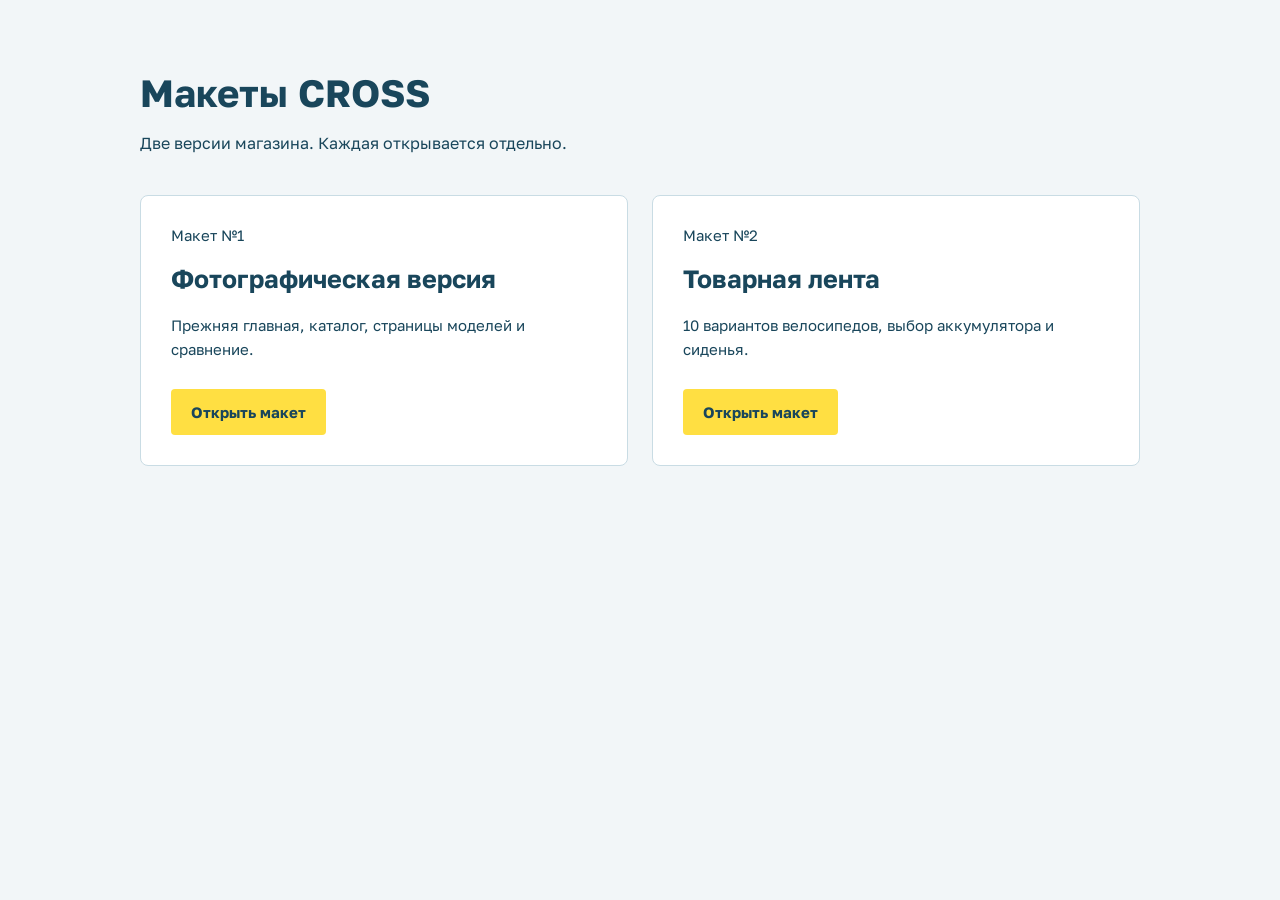
==== commit 8f4cb1c5: "Preserve both storefront mockups under separate preview routes" ====
--- a/public/index.html
+++ b/public/index.html
@@ -1,17 +1,20 @@
 <!doctype html>
-<html lang="ru"><head>
-<meta charset="utf-8"><meta name="viewport" content="width=device-width, initial-scale=1"><meta name="theme-color" content="#19465b">
-<title>CROSS | Электровелосипеды для работы</title><meta name="description" content="Выберите электровелосипед CROSS, аккумулятор и сиденье. Магазин в Москве на шоссе Энтузиастов, 18.">
-<link rel="icon" href="data:,"><link rel="preload" href="./assets/GolosText.ttf" as="font" type="font/ttf" crossorigin><link rel="stylesheet" href="./storefront.css"><script type="module" src="./storefront.js"></script>
-</head><body>
-<a class="skip" href="#catalog">Перейти к велосипедам</a>
-<div class="topline"><div class="wrap"><span>Москва, шоссе Энтузиастов, 18</span><a href="tel:+79261039797">+7 926 103-97-97</a></div></div>
-<header class="header"><div class="wrap header-inner"><a class="logo" href="./" aria-label="CROSS, главная">CROSS<span>электровелосипеды</span></a><nav aria-label="Основная навигация"><a href="#catalog">Велосипеды</a><a href="#assembly">Как собрать</a><a href="#store">Магазин</a></nav><button class="saved-button" id="open-saved">Моя сборка <span id="saved-count">0</span></button></div></header>
-<main>
-<section class="intro wrap"><div><h1>Велосипед для работы.<br>Комплектация под тебя.</h1><p>Выбери CROSS, аккумулятор и удобное сиденье.</p></div><a class="intro-link" href="#catalog">Собрать свой CROSS <svg viewBox="0 0 24 24" aria-hidden="true"><path d="M5 12h14m-6-6 6 6-6 6"/></svg></a></section>
-<section class="wrap catalog" id="catalog" aria-labelledby="catalog-title"><div class="catalog-heading"><h2 id="catalog-title">Электровелосипеды</h2><span id="result-count" role="status">10 вариантов</span></div><div class="toolbar"><div class="families" aria-label="Семейство велосипеда"><button data-family="all" aria-pressed="true">Все модели</button><button data-family="monster" aria-pressed="false">Монстр</button><button data-family="titan" aria-pressed="false">Титан</button><button data-family="u2" aria-pressed="false">U2</button></div><label class="sort">Сортировка<select id="sort"><option value="default">По модельному ряду</option><option value="price">Сначала дешевле</option><option value="price-desc">Сначала дороже</option></select></label></div><div id="feed" class="feed"><p>Загружаем модели CROSS…</p></div><noscript><p>Включите JavaScript, чтобы выбрать комплектацию.</p></noscript><p class="preview-note">Предварительный каталог. Цены из публикаций CROSS; наличие и актуальная стоимость пока не подтверждены.</p></section>
-<section class="assembly wrap" id="assembly"><h2>Твой CROSS,<br>твоя комплектация</h2><div><p>Начни с модели. В карточке выбери аккумулятор, затем открой конструктор и подбери сиденье.</p><p>Сохрани сборку, чтобы вернуться к ней позже. В этом макете она остаётся только в твоём браузере.</p><a href="#catalog">Выбрать велосипед</a></div></section>
-<section class="store" id="store"><div class="wrap store-inner"><div><h2>Посмотри вживую</h2><p>Москва, шоссе Энтузиастов, 18</p><a href="https://2gis.ru/moscow/geo/37.714302,55.749896" target="_blank" rel="noopener noreferrer">Открыть в 2ГИС</a></div><div><p>Магазин CROSS</p><a class="store-phone" href="tel:+79261039797">+7 926 103-97-97</a></div></div></section>
-</main><footer class="wrap footer"><a class="logo" href="./">CROSS</a><p>Предварительный макет магазина</p><a href="#catalog">К велосипедам</a></footer>
-<dialog id="saved-dialog" aria-labelledby="saved-title"><div class="dialog-heading"><h2 id="saved-title">Моя сборка</h2><button id="close-saved" class="close" aria-label="Закрыть"><svg viewBox="0 0 24 24" aria-hidden="true"><path d="m6 6 12 12M18 6 6 18"/></svg></button></div><div id="saved-content"></div></dialog>
-</body></html>
+<html lang="ru">
+<head>
+  <meta charset="utf-8">
+  <meta name="viewport" content="width=device-width, initial-scale=1">
+  <title>CROSS | Макеты</title>
+  <link rel="icon" href="data:,">
+  <link rel="stylesheet" href="./mockups.css">
+</head>
+<body>
+  <main>
+    <h1>Макеты CROSS</h1>
+    <p>Две версии магазина. Каждая открывается отдельно.</p>
+    <div class="versions">
+      <a href="./mockup-1/"><span>Макет №1</span><h2>Фотографическая версия</h2><p>Прежняя главная, каталог, страницы моделей и сравнение.</p><strong>Открыть макет</strong></a>
+      <a href="./mockup-2/"><span>Макет №2</span><h2>Товарная лента</h2><p>10 вариантов велосипедов, выбор аккумулятора и сиденья.</p><strong>Открыть макет</strong></a>
+    </div>
+  </main>
+</body>
+</html>
--- a/public/mockups.css
+++ b/public/mockups.css
@@ -0,0 +1,2 @@
+@font-face{font-family:Golos;src:url('./assets/GolosText.ttf') format('truetype');font-weight:100 900;font-display:swap}
+*{box-sizing:border-box}body{margin:0;background:#f2f6f8;color:#19465b;font-family:Golos,Arial,sans-serif}main{width:min(1000px,calc(100% - 40px));margin:70px auto}h1{font-size:38px;margin:0 0 16px}main>p{line-height:1.6}.versions{display:grid;grid-template-columns:1fr 1fr;gap:24px;margin-top:38px}.versions a{display:flex;flex-direction:column;align-items:start;text-decoration:none;color:inherit;background:#fff;border:1px solid #c9dce4;border-radius:8px;padding:30px}.versions a:hover{border-color:#19465b}.versions a:focus-visible{outline:3px solid #19465b;outline-offset:5px}.versions span{font-size:15px}.versions h2{font-size:25px;line-height:1.2;margin:20px 0 4px}.versions p{font-size:15px;line-height:1.6;margin-bottom:28px}.versions strong{display:block;margin-top:auto;padding:14px 20px;background:#ffdf42;border-radius:4px;font-size:15px}::selection{background:#ffdf42;color:#19465b}@media(max-width:650px){main{margin-block:35px}.versions{grid-template-columns:1fr;gap:18px;margin-top:28px}.versions a{padding:24px}h1{font-size:30px}}
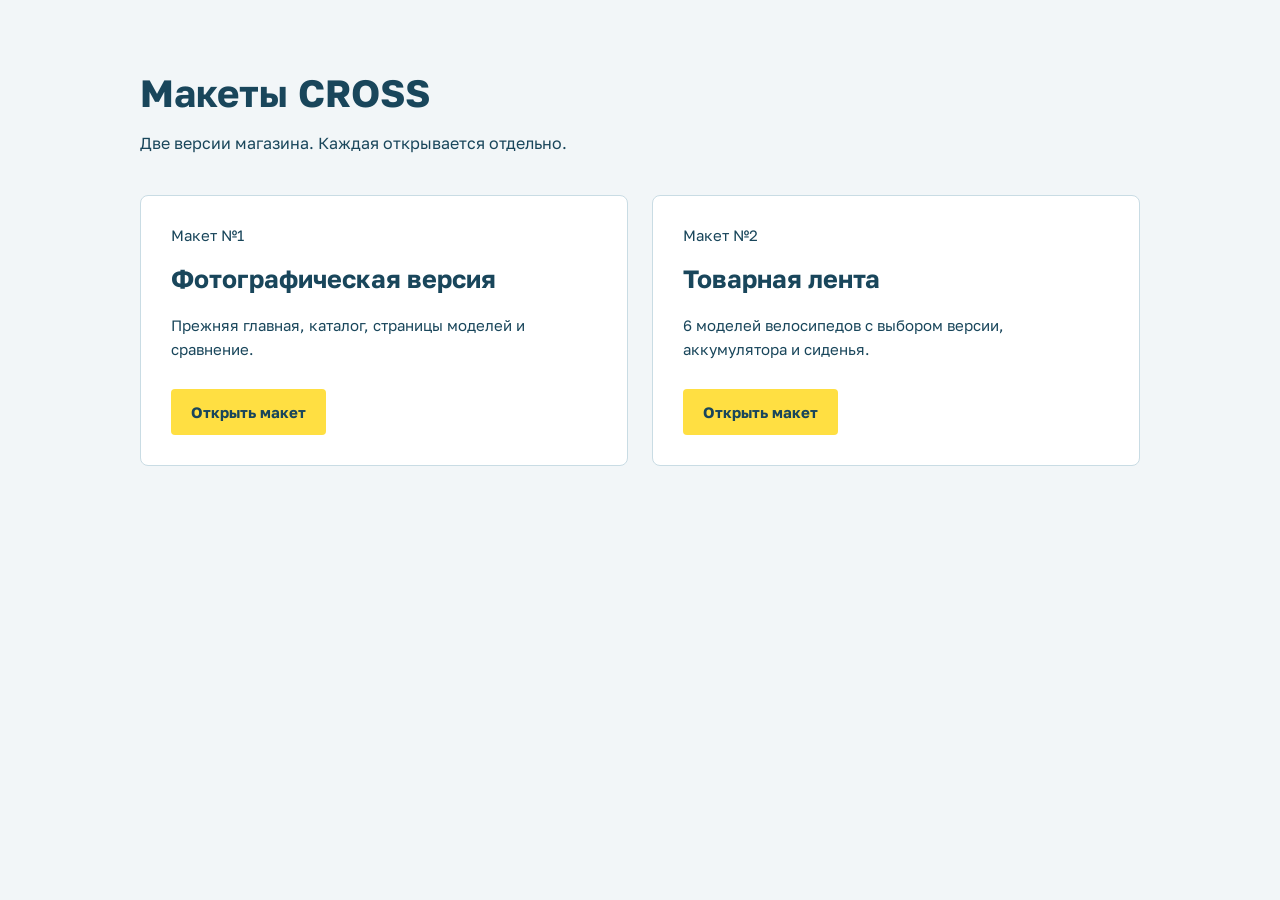
==== commit e12a7791: "Group catalogue into six fixed models with internal configuration variants" ====
--- a/public/index.html
+++ b/public/index.html
@@ -13,7 +13,7 @@
     <p>Две версии магазина. Каждая открывается отдельно.</p>
     <div class="versions">
       <a href="./mockup-1/"><span>Макет №1</span><h2>Фотографическая версия</h2><p>Прежняя главная, каталог, страницы моделей и сравнение.</p><strong>Открыть макет</strong></a>
-      <a href="./mockup-2/"><span>Макет №2</span><h2>Товарная лента</h2><p>10 вариантов велосипедов, выбор аккумулятора и сиденья.</p><strong>Открыть макет</strong></a>
+      <a href="./mockup-2/"><span>Макет №2</span><h2>Товарная лента</h2><p>6 моделей велосипедов с выбором версии, аккумулятора и сиденья.</p><strong>Открыть макет</strong></a>
     </div>
   </main>
 </body>
